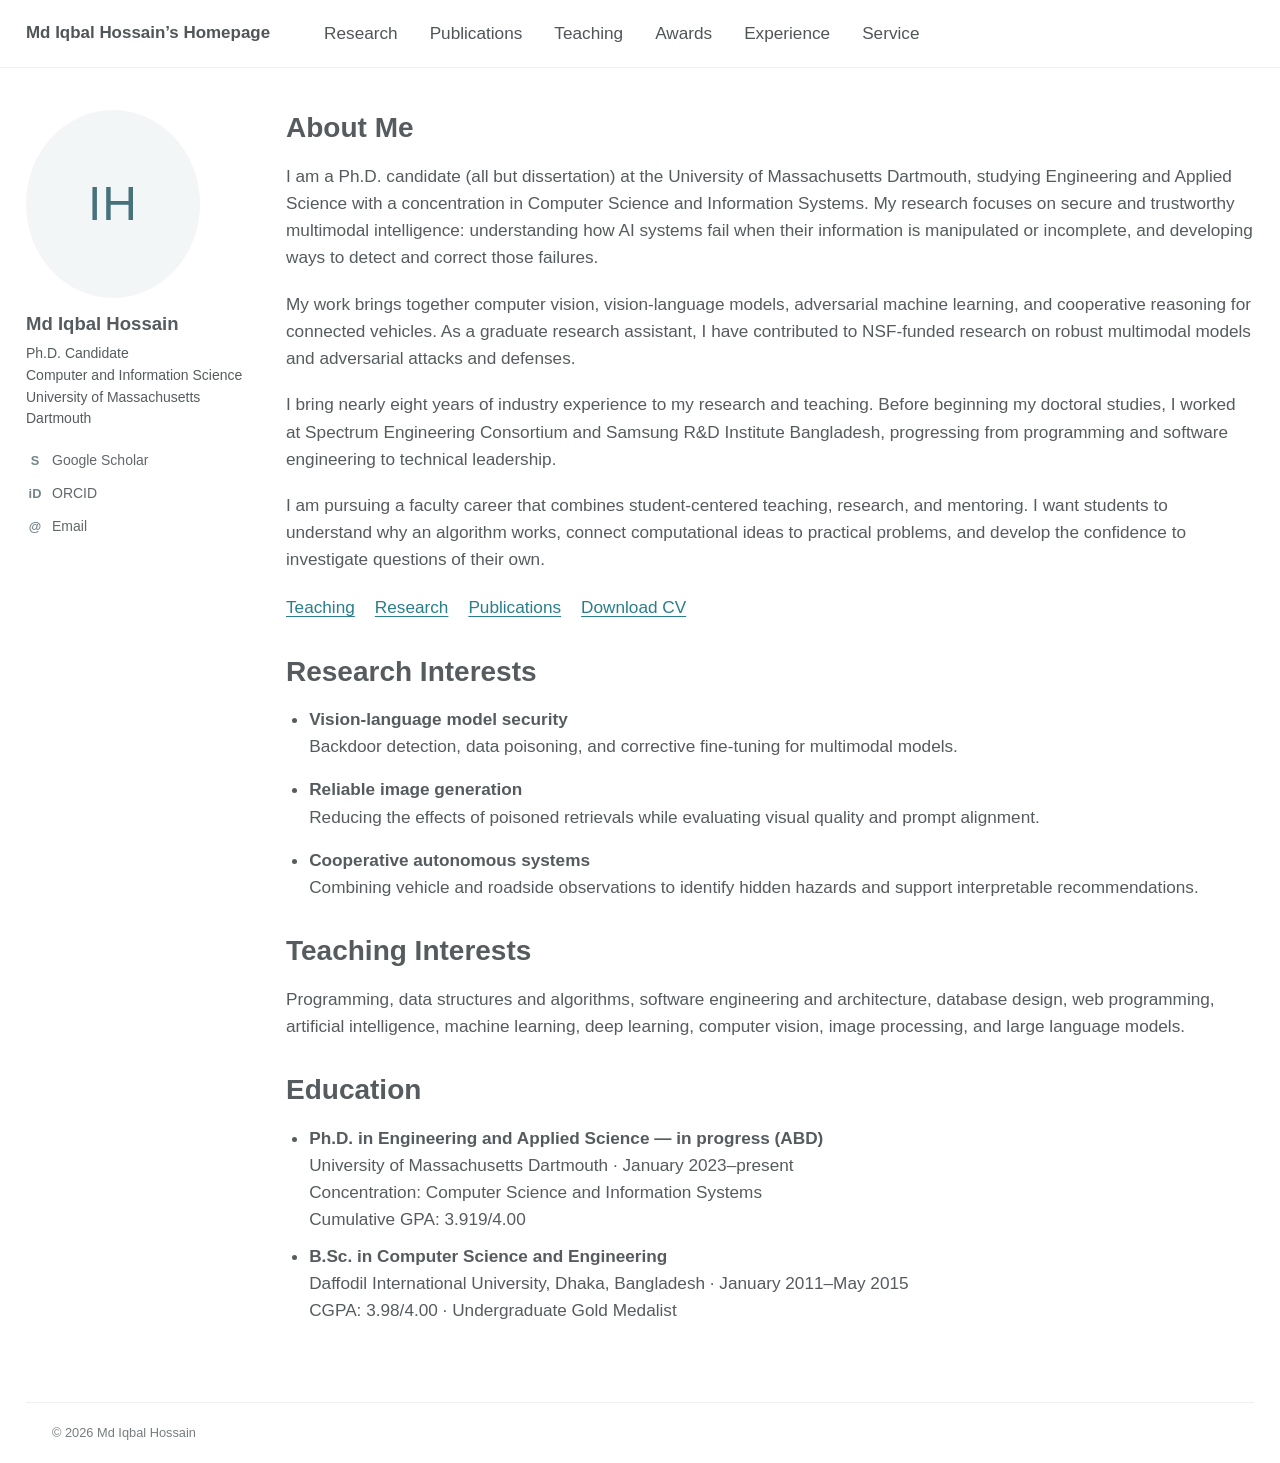
==== index.html @ ef41913e "Update index.html" ====
<!doctype html>
<html lang="en"><head><meta charset="utf-8"><meta name="viewport" content="width=device-width, initial-scale=1"><title>Home — Md Iqbal Hossain</title><meta name="description" content="Home of Md Iqbal Hossain, Ph.D. candidate at UMass Dartmouth working on secure and trustworthy multimodal AI."><link rel="icon" type="image/svg+xml" href="data:image/svg+xml,%3Csvg xmlns='http://www.w3.org/2000/svg' viewBox='0 0 32 32'%3E%3Crect width='32' height='32' rx='5' fill='%23287e8b'/%3E%3Ctext x='16' y='22' text-anchor='middle' font-family='Arial' font-weight='bold' font-size='18' fill='white'%3EIH%3C/text%3E%3C/svg%3E"><link rel="stylesheet" href="styles.css"><script src="site-settings.js" defer></script><script src="site.js" defer></script></head><body>
<a class="skip-link" href="#main">Skip to content</a><header class="masthead"><nav class="nav-inner" aria-label="Main navigation"><a class="brand" href="index.html" aria-current="page">Md Iqbal Hossain’s Homepage</a><button class="menu-toggle" type="button" aria-controls="main-nav" aria-expanded="false">Menu</button><ul class="nav-links" id="main-nav"><li><a href="research.html">Research</a></li><li><a href="publication.html">Publications</a></li><li><a href="teaching.html">Teaching</a></li><li><a href="awards.html">Awards</a></li><li><a href="experience.html">Experience</a></li><li><a href="service.html">Service</a></li></ul></nav></header>
<div class="layout"><aside class="profile" aria-label="Profile"><div class="avatar" aria-label="Iqbal Hossain monogram">IH</div><div><h2 data-profile="name">Md Iqbal Hossain</h2><p><span data-profile="role">Ph.D. Candidate</span><br><span data-profile="department">Computer and Information Science</span><br><span data-profile="university">University of Massachusetts Dartmouth</span></p></div><ul class="profile-links"><li><a href="https://scholar.google.com/citations?user=rJufJaYAAAAJ&amp;hl=en">Google Scholar</a></li><li><a href="mailto:mhossain10@umassd.edu">Email</a></li><li><a href="assets/CV_MDIQBALHOSSAIN.pdf">Curriculum Vitae</a></li></ul></aside><main class="content" id="main"><h1>About Me</h1>
<p>I am a Ph.D. candidate (all but dissertation) at the University of Massachusetts Dartmouth, studying Engineering and Applied Science with a concentration in Computer Science and Information Systems. My research focuses on secure and trustworthy multimodal intelligence: understanding how AI systems fail when their information is manipulated or incomplete, and developing ways to detect and correct those failures.</p>
<p>My work brings together computer vision, vision-language models, adversarial machine learning, and cooperative reasoning for connected vehicles. As a graduate research assistant, I have contributed to NSF-funded research on robust multimodal models and adversarial attacks and defenses.</p>
<p>I bring nearly eight years of industry experience to my research and teaching. Before beginning my doctoral studies, I worked at Spectrum Engineering Consortium and Samsung R&amp;D Institute Bangladesh, progressing from programming and software engineering to technical leadership.</p>
<p>I am pursuing a faculty career that combines student-centered teaching, research, and mentoring. I want students to understand why an algorithm works, connect computational ideas to practical problems, and develop the confidence to investigate questions of their own.</p>
<p class="intro-links"><a href="teaching.html">Teaching</a><a href="research.html">Research</a><a href="publication.html">Publications</a><a class="cv-link" href="assets/CV_MDIQBALHOSSAIN.pdf">Download CV</a></p>
<h2>Research Interests</h2>
<ul class="plain-list research-list"><li><strong>Vision-language model security</strong>Backdoor detection, data poisoning, and corrective fine-tuning for multimodal models.</li><li><strong>Reliable image generation</strong>Reducing the effects of poisoned retrievals while evaluating visual quality and prompt alignment.</li><li><strong>Cooperative autonomous systems</strong>Combining vehicle and roadside observations to identify hidden hazards and support interpretable recommendations.</li></ul>
<h2>Teaching Interests</h2><p>Programming, data structures and algorithms, software engineering and architecture, database design, web programming, artificial intelligence, machine learning, deep learning, computer vision, image processing, and large language models.</p>
<h2>Education</h2><ul class="plain-list"><li><strong>Ph.D. in Engineering and Applied Science — in progress (ABD)</strong><br>University of Massachusetts Dartmouth · January 2023–present<br>Concentration: Computer Science and Information Systems<br>Cumulative GPA: 3.919/4.00</li><li><strong>B.Sc. in Computer Science and Engineering</strong><br>Daffodil International University, Dhaka, Bangladesh · January 2011–May 2015<br>CGPA: 3.98/4.00 · Undergraduate Gold Medalist</li></ul></main></div><footer class="footer">© 2026 <span data-profile="name">Md Iqbal Hossain</span></footer></body></html>
---- styles.css ----
*{box-sizing:border-box}html{font-size:16px;scroll-behavior:smooth}body{margin:0;background:#fff;color:#555b5e;font-family:Arial,Helvetica,sans-serif;font-size:1.075rem;line-height:1.58}a{color:#287e8b;text-decoration:underline;text-underline-offset:3px}a:hover{color:#164e58}a:focus-visible,button:focus-visible{outline:3px solid #287e8b;outline-offset:5px}strong{font-weight:700}p{margin:0 0 1.2rem}h1,h2,h3{line-height:1.25;color:#555b5e}h1,h2{font-size:1.75rem;margin:0 0 1.1rem;font-weight:700}h2{margin-top:2rem}h3{font-size:1.15rem;margin:1.5rem 0 .6rem}.masthead{border-bottom:1px solid #f0f1f2;background:#fff}.nav-inner{max-width:1280px;padding:0 26px;margin:auto;min-height:65px;display:flex;align-items:center;gap:54px}.brand{font-size:1.06rem;font-weight:700;white-space:nowrap}.nav-inner a{color:#505558;text-decoration:none}.nav-links{display:flex;align-items:center;gap:32px;padding:0;margin:0;list-style:none;font-size:1.075rem}.nav-links a{display:block;padding:20px 0 17px;border-bottom:3px solid transparent}.nav-links a:hover,.nav-links a[aria-current=page]{color:#287e8b;border-bottom-color:#287e8b}.menu-toggle{display:none;border:1px solid #ccc;background:#fff;border-radius:3px;padding:6px 12px;color:#505558;font:inherit;cursor:pointer}.layout{max-width:1280px;margin:0 auto;padding:42px 26px 60px;display:grid;grid-template-columns:220px minmax(0,1fr);gap:40px;min-height:calc(100vh - 135px)}.profile{font-size:.875rem;line-height:1.55;align-self:start}.avatar{width:174px;height:188px;border:5px solid #f4f5f6;border-radius:50%;display:flex;align-items:center;justify-content:center;overflow:hidden;background:#f3f6f7;color:#47727a;font-size:3rem;font-weight:500;letter-spacing:1px;margin-bottom:14px}.avatar img{width:100%;height:100%;object-fit:cover}.profile h2{font-size:1.16rem;margin:0 0 8px}.profile p{margin:0 0 20px}.profile-links{padding:0;list-style:none;margin:20px 0 0}.profile-links li{margin:0 0 11px}.profile-links a{color:#61676a;text-decoration:none;display:inline-flex;gap:8px;align-items:center}.profile-links a:hover{color:#287e8b;text-decoration:underline}.link-symbol{display:inline-block;color:#71858a;width:18px;text-align:center;font-size:.8rem;font-weight:700}.content{min-width:0;padding-top:0}.content>:first-child{margin-top:0}.publications{margin:0 0 1.4rem;padding-left:2.25rem}.publications li{padding-left:3px;margin:0 0 18px}.publication-title{font-weight:400}.paper-links{white-space:nowrap}.venue{font-style:normal}.plain-list{padding-left:1.45rem}.plain-list li{margin-bottom:.6rem}.subtle{color:#72787a;font-size:.925rem}.course-table{width:100%;border-collapse:collapse;font-size:1rem;margin:1rem 0 1.6rem}.course-table th{text-align:left;font-weight:700;border-bottom:2px solid #dde3e5;padding:10px 12px 10px 0}.course-table td{border-bottom:1px solid #e8ebed;padding:12px 12px 12px 0;vertical-align:top}.course-table td:first-child{width:53%}.position{margin-bottom:1.7rem}.position h3{margin-bottom:.35rem}.position p{margin-bottom:.5rem}.footer{border-top:1px solid #f0f1f2;padding:20px 26px;color:#767d80;font-size:.8rem;max-width:1228px;margin:auto}.skip-link{position:absolute;left:-10000px;top:10px;background:white;padding:10px;z-index:10}.skip-link:focus{left:12px}.intro-links{margin:1.3rem 0 1.8rem}.intro-links a{margin-right:20px}.research-list li{margin-bottom:1rem}.research-list strong{display:block}.cv-link[hidden]{display:none}.note{border-left:3px solid #dae6e8;padding-left:16px}.sr-only{position:absolute;width:1px;height:1px;padding:0;overflow:hidden;clip:rect(0,0,0,0);white-space:nowrap;border:0}@media(min-width:1400px){.nav-inner,.layout{max-width:1320px}}@media(max-width:1050px){.nav-inner{gap:28px}.nav-links{gap:20px}.brand{white-space:normal}.layout{grid-template-columns:200px minmax(0,1fr);gap:30px}}@media(max-width:800px){.nav-inner{flex-wrap:wrap;justify-content:space-between;gap:0;padding:14px 22px}.brand{font-size:1rem}.js .menu-toggle{display:block}.nav-links{width:100%;flex-wrap:wrap;gap:0 24px;margin-top:8px}.js .nav-links:not(.is-open){display:none}.nav-links a{padding:10px 0 7px}.layout{display:block;padding:28px 22px 44px}.profile{display:grid;grid-template-columns:100px minmax(0,1fr);column-gap:20px;margin-bottom:34px;border-bottom:1px solid #e8ebed;padding-bottom:23px}.avatar{width:100px;height:108px;font-size:2rem;grid-row:1/3;margin-bottom:0}.profile h2{font-size:1.1rem;margin-top:4px}.profile p{margin-bottom:0}.profile-links{grid-column:1/-1;display:flex;flex-wrap:wrap;gap:8px 20px;margin:15px 0 0}.profile-links li{margin:0}.content h1,.content h2{font-size:1.5rem}.footer{margin:0 22px;padding:18px 0}.course-table{font-size:.9rem}.publications{padding-left:1.6rem}}@media(prefers-reduced-motion:reduce){html{scroll-behavior:auto}}@media print{.masthead,.menu-toggle,.skip-link,.footer{display:none}.layout{display:block;padding:0}.profile{margin-bottom:2rem}.avatar,.profile-links{display:none}a{color:inherit}.content{font-size:11pt}h2{break-after:avoid}li{break-inside:avoid}}
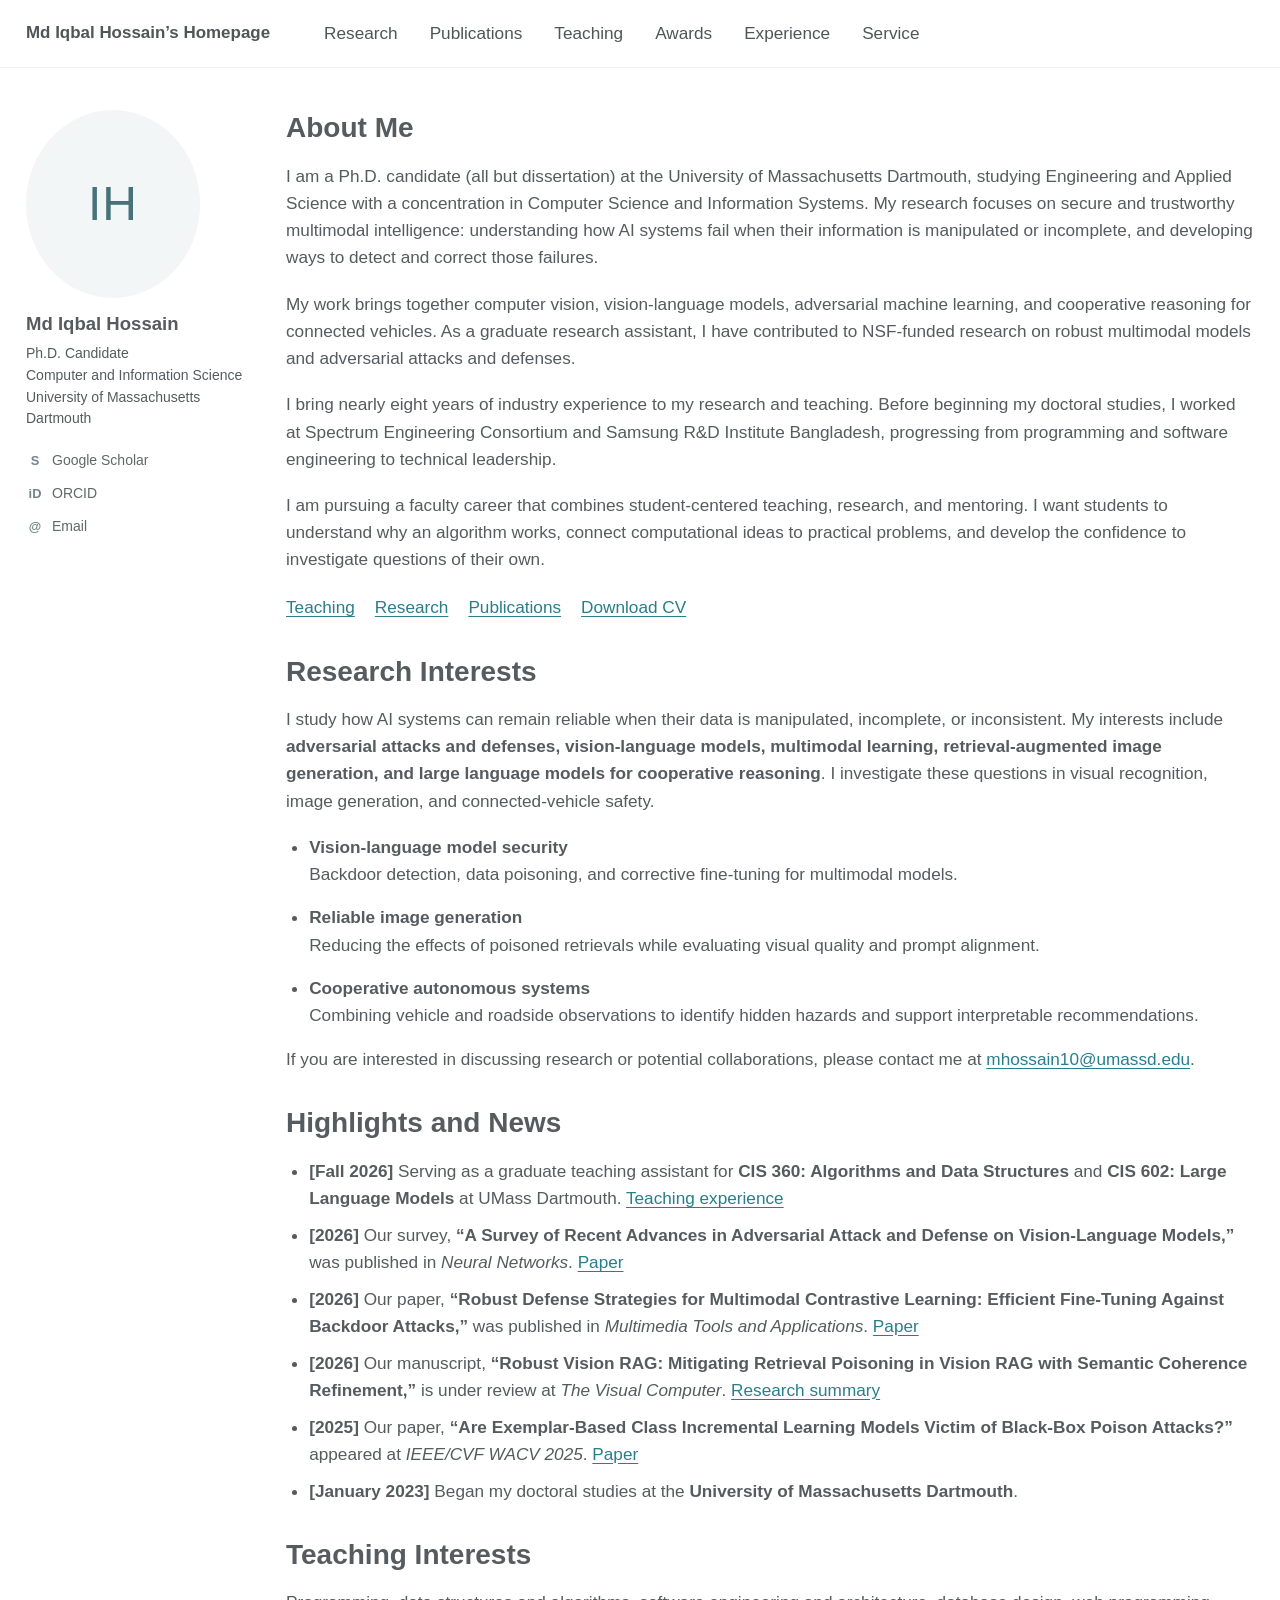
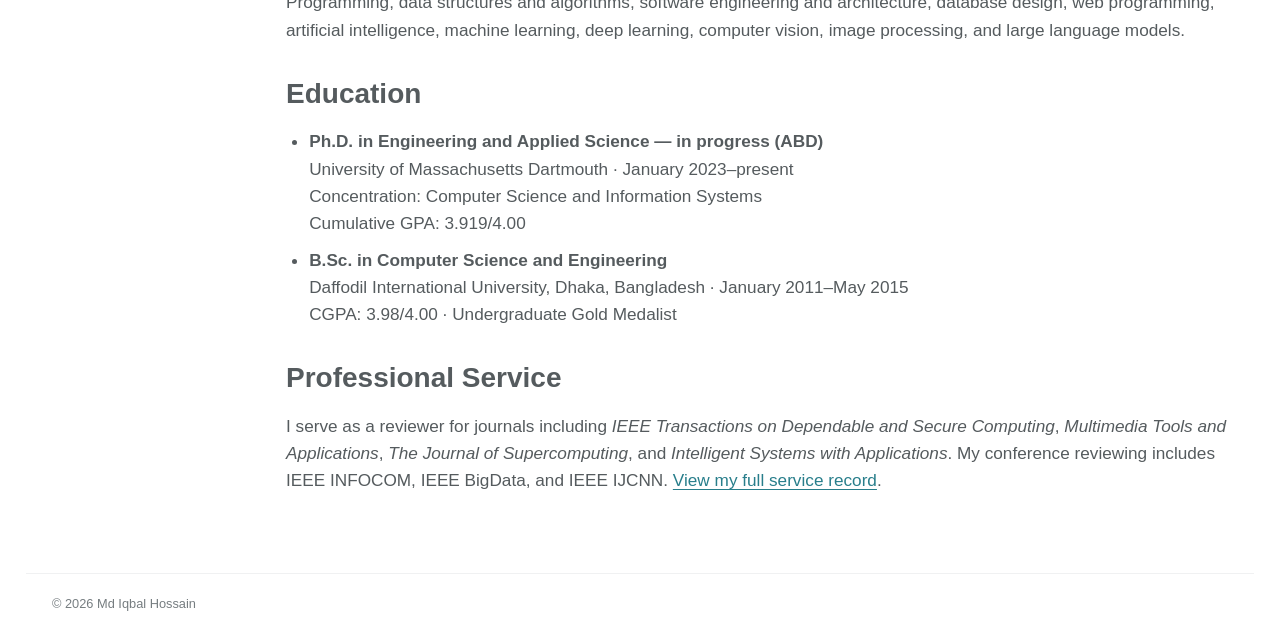
==== commit 9d9055e3: "Update index.html" ====
--- a/index.html
+++ b/index.html
@@ -8,6 +8,19 @@
 <p>I am pursuing a faculty career that combines student-centered teaching, research, and mentoring. I want students to understand why an algorithm works, connect computational ideas to practical problems, and develop the confidence to investigate questions of their own.</p>
 <p class="intro-links"><a href="teaching.html">Teaching</a><a href="research.html">Research</a><a href="publication.html">Publications</a><a class="cv-link" href="assets/CV_MDIQBALHOSSAIN.pdf">Download CV</a></p>
 <h2>Research Interests</h2>
+<p>I study how AI systems can remain reliable when their data is manipulated, incomplete, or inconsistent. My interests include <strong>adversarial attacks and defenses, vision-language models, multimodal learning, retrieval-augmented image generation, and large language models for cooperative reasoning</strong>. I investigate these questions in visual recognition, image generation, and connected-vehicle safety.</p>
 <ul class="plain-list research-list"><li><strong>Vision-language model security</strong>Backdoor detection, data poisoning, and corrective fine-tuning for multimodal models.</li><li><strong>Reliable image generation</strong>Reducing the effects of poisoned retrievals while evaluating visual quality and prompt alignment.</li><li><strong>Cooperative autonomous systems</strong>Combining vehicle and roadside observations to identify hidden hazards and support interpretable recommendations.</li></ul>
+<p>If you are interested in discussing research or potential collaborations, please contact me at <a href="mailto:mhossain10@umassd.edu">mhossain10@umassd.edu</a>.</p>
+<h2>Highlights and News</h2>
+<ul class="plain-list news-list">
+<li><strong>[Fall 2026]</strong> Serving as a graduate teaching assistant for <strong>CIS 360: Algorithms and Data Structures</strong> and <strong>CIS 602: Large Language Models</strong> at UMass Dartmouth. <a href="teaching.html">Teaching experience</a></li>
+<li><strong>[2026]</strong> Our survey, <strong>“A Survey of Recent Advances in Adversarial Attack and Defense on Vision-Language Models,”</strong> was published in <em>Neural Networks</em>. <a href="https://doi.org/10.1016/j.neunet.2026.108764">Paper</a></li>
+<li><strong>[2026]</strong> Our paper, <strong>“Robust Defense Strategies for Multimodal Contrastive Learning: Efficient Fine-Tuning Against Backdoor Attacks,”</strong> was published in <em>Multimedia Tools and Applications</em>. <a href="https://link.springer.com/article/10.1007/s11042-026-21339-x">Paper</a></li>
+<li><strong>[2026]</strong> Our manuscript, <strong>“Robust Vision RAG: Mitigating Retrieval Poisoning in Vision RAG with Semantic Coherence Refinement,”</strong> is under review at <em>The Visual Computer</em>. <a href="research.html">Research summary</a></li>
+<li><strong>[2025]</strong> Our paper, <strong>“Are Exemplar-Based Class Incremental Learning Models Victim of Black-Box Poison Attacks?”</strong> appeared at <em>IEEE/CVF WACV 2025</em>. <a href="https://openaccess.thecvf.com/content/WACV2025/papers/Perla_Are_Exemplar-Based_Class_Incremental_Learning_Models_Victim_of_Black-Box_Poison_WACV_2025_paper.pdf">Paper</a></li>
+<li><strong>[January 2023]</strong> Began my doctoral studies at the <strong>University of Massachusetts Dartmouth</strong>.</li>
+</ul>
 <h2>Teaching Interests</h2><p>Programming, data structures and algorithms, software engineering and architecture, database design, web programming, artificial intelligence, machine learning, deep learning, computer vision, image processing, and large language models.</p>
-<h2>Education</h2><ul class="plain-list"><li><strong>Ph.D. in Engineering and Applied Science — in progress (ABD)</strong><br>University of Massachusetts Dartmouth · January 2023–present<br>Concentration: Computer Science and Information Systems<br>Cumulative GPA: 3.919/4.00</li><li><strong>B.Sc. in Computer Science and Engineering</strong><br>Daffodil International University, Dhaka, Bangladesh · January 2011–May 2015<br>CGPA: 3.98/4.00 · Undergraduate Gold Medalist</li></ul></main></div><footer class="footer">© 2026 <span data-profile="name">Md Iqbal Hossain</span></footer></body></html>
+<h2>Education</h2><ul class="plain-list"><li><strong>Ph.D. in Engineering and Applied Science — in progress (ABD)</strong><br>University of Massachusetts Dartmouth · January 2023–present<br>Concentration: Computer Science and Information Systems<br>Cumulative GPA: 3.919/4.00</li><li><strong>B.Sc. in Computer Science and Engineering</strong><br>Daffodil International University, Dhaka, Bangladesh · January 2011–May 2015<br>CGPA: 3.98/4.00 · Undergraduate Gold Medalist</li></ul><h2>Professional Service</h2>
+<p>I serve as a reviewer for journals including <em>IEEE Transactions on Dependable and Secure Computing</em>, <em>Multimedia Tools and Applications</em>, <em>The Journal of Supercomputing</em>, and <em>Intelligent Systems with Applications</em>. My conference reviewing includes IEEE INFOCOM, IEEE BigData, and IEEE IJCNN. <a href="service.html">View my full service record</a>.</p>
+</main></div><footer class="footer">© 2026 <span data-profile="name">Md Iqbal Hossain</span></footer></body></html>
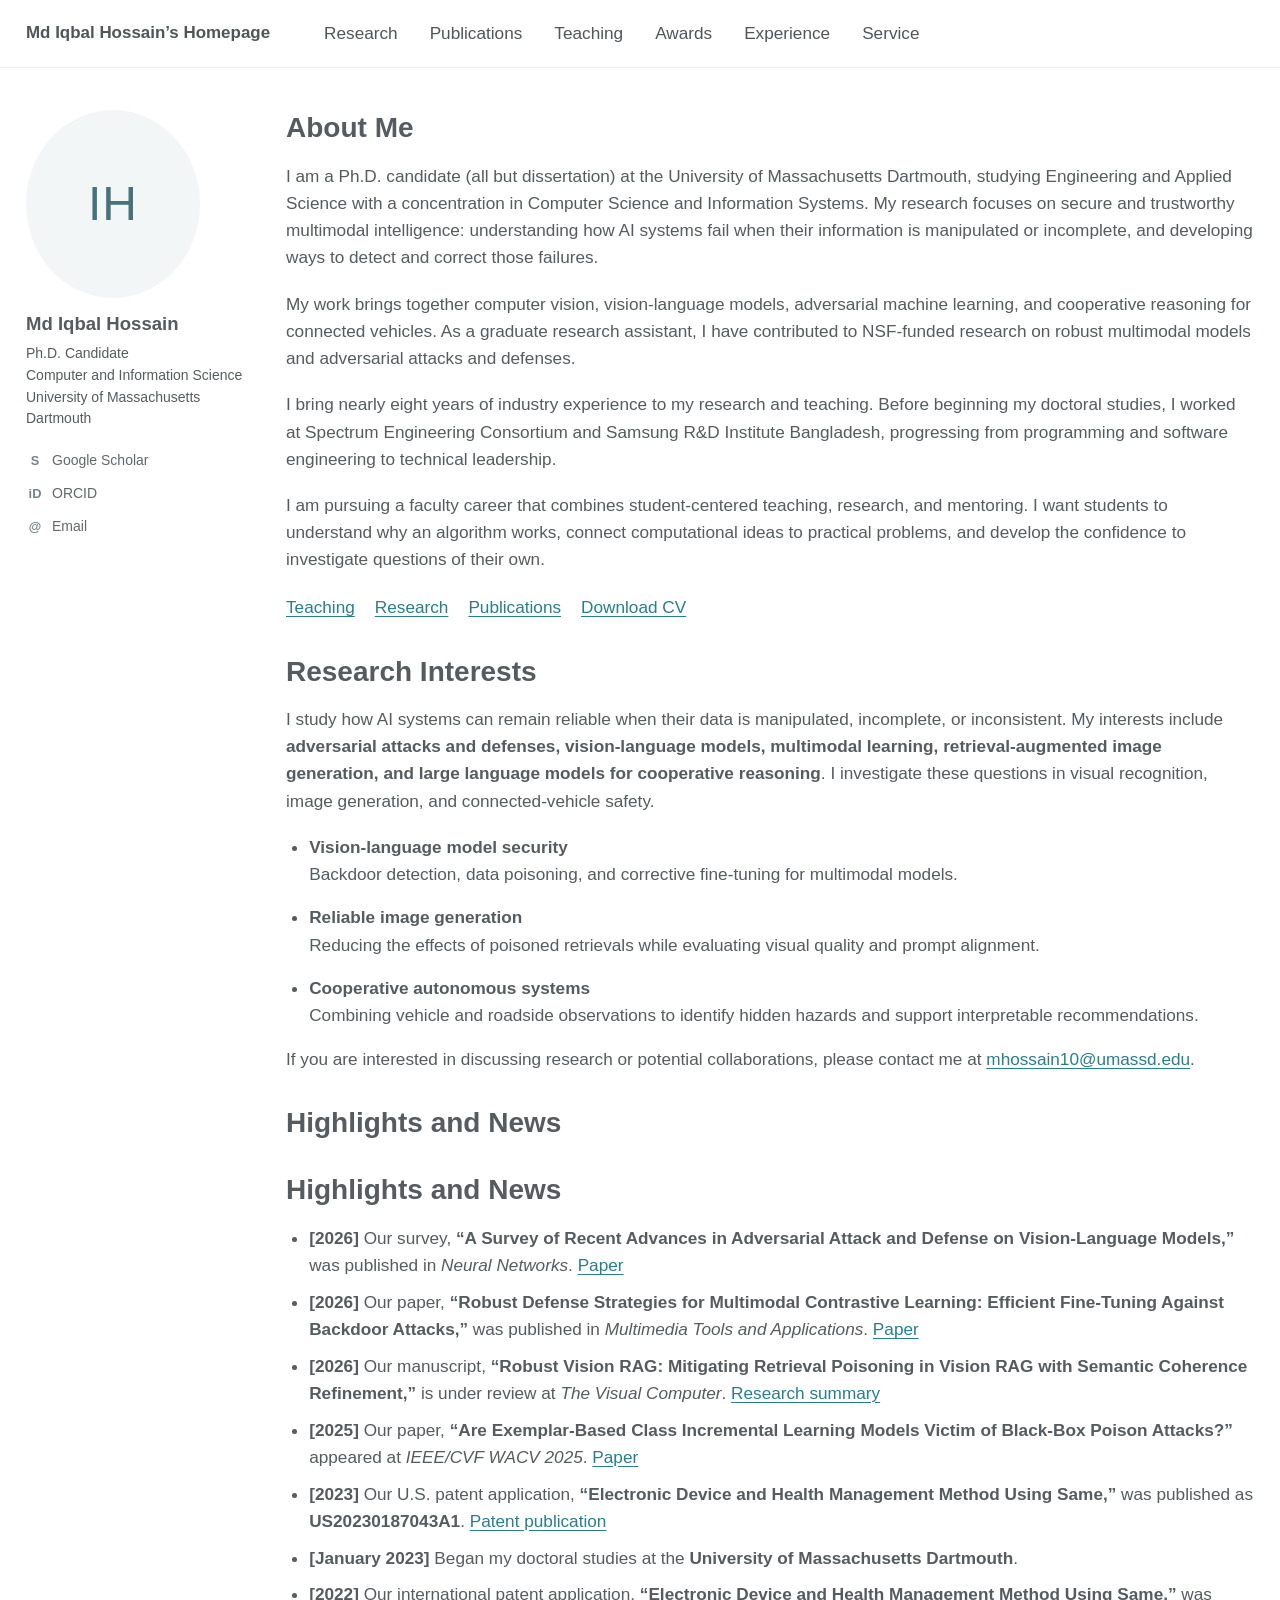
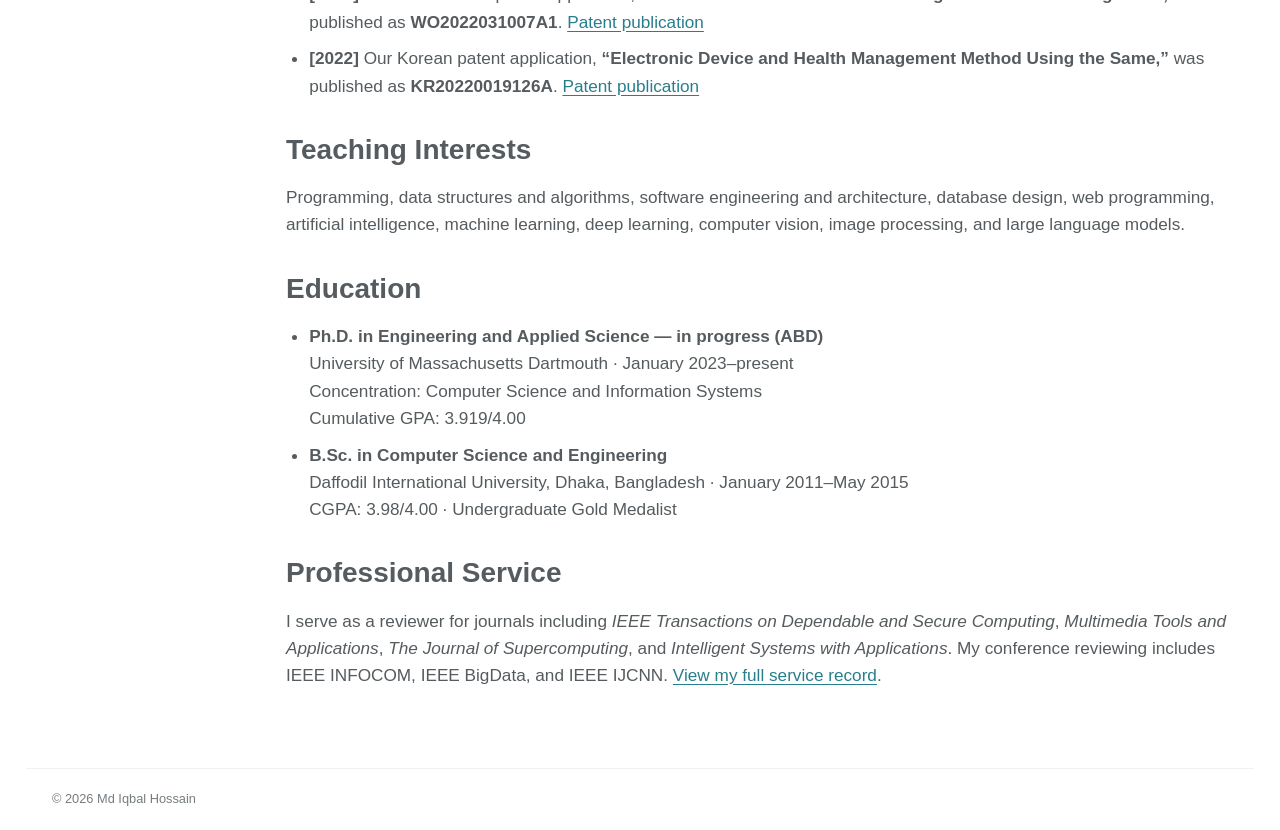
==== commit 0174ea16: "Update index.html" ====
--- a/index.html
+++ b/index.html
@@ -12,13 +12,61 @@
 <ul class="plain-list research-list"><li><strong>Vision-language model security</strong>Backdoor detection, data poisoning, and corrective fine-tuning for multimodal models.</li><li><strong>Reliable image generation</strong>Reducing the effects of poisoned retrievals while evaluating visual quality and prompt alignment.</li><li><strong>Cooperative autonomous systems</strong>Combining vehicle and roadside observations to identify hidden hazards and support interpretable recommendations.</li></ul>
 <p>If you are interested in discussing research or potential collaborations, please contact me at <a href="mailto:mhossain10@umassd.edu">mhossain10@umassd.edu</a>.</p>
 <h2>Highlights and News</h2>
+<h2>Highlights and News</h2>
 <ul class="plain-list news-list">
-<li><strong>[Fall 2026]</strong> Serving as a graduate teaching assistant for <strong>CIS 360: Algorithms and Data Structures</strong> and <strong>CIS 602: Large Language Models</strong> at UMass Dartmouth. <a href="teaching.html">Teaching experience</a></li>
-<li><strong>[2026]</strong> Our survey, <strong>“A Survey of Recent Advances in Adversarial Attack and Defense on Vision-Language Models,”</strong> was published in <em>Neural Networks</em>. <a href="https://doi.org/10.1016/j.neunet.2026.108764">Paper</a></li>
-<li><strong>[2026]</strong> Our paper, <strong>“Robust Defense Strategies for Multimodal Contrastive Learning: Efficient Fine-Tuning Against Backdoor Attacks,”</strong> was published in <em>Multimedia Tools and Applications</em>. <a href="https://link.springer.com/article/10.1007/s11042-026-21339-x">Paper</a></li>
-<li><strong>[2026]</strong> Our manuscript, <strong>“Robust Vision RAG: Mitigating Retrieval Poisoning in Vision RAG with Semantic Coherence Refinement,”</strong> is under review at <em>The Visual Computer</em>. <a href="research.html">Research summary</a></li>
-<li><strong>[2025]</strong> Our paper, <strong>“Are Exemplar-Based Class Incremental Learning Models Victim of Black-Box Poison Attacks?”</strong> appeared at <em>IEEE/CVF WACV 2025</em>. <a href="https://openaccess.thecvf.com/content/WACV2025/papers/Perla_Are_Exemplar-Based_Class_Incremental_Learning_Models_Victim_of_Black-Box_Poison_WACV_2025_paper.pdf">Paper</a></li>
-<li><strong>[January 2023]</strong> Began my doctoral studies at the <strong>University of Massachusetts Dartmouth</strong>.</li>
+  <li>
+    <strong>[2026]</strong> Our survey,
+    <strong>“A Survey of Recent Advances in Adversarial Attack and Defense on Vision-Language Models,”</strong>
+    was published in <em>Neural Networks</em>.
+    <a href="https://doi.org/10.1016/j.neunet.2026.108764">Paper</a>
+  </li>
+
+  <li>
+    <strong>[2026]</strong> Our paper,
+    <strong>“Robust Defense Strategies for Multimodal Contrastive Learning: Efficient Fine-Tuning Against Backdoor Attacks,”</strong>
+    was published in <em>Multimedia Tools and Applications</em>.
+    <a href="https://link.springer.com/article/10.1007/s11042-026-21339-x">Paper</a>
+  </li>
+
+  <li>
+    <strong>[2026]</strong> Our manuscript,
+    <strong>“Robust Vision RAG: Mitigating Retrieval Poisoning in Vision RAG with Semantic Coherence Refinement,”</strong>
+    is under review at <em>The Visual Computer</em>.
+    <a href="research.html">Research summary</a>
+  </li>
+
+  <li>
+    <strong>[2025]</strong> Our paper,
+    <strong>“Are Exemplar-Based Class Incremental Learning Models Victim of Black-Box Poison Attacks?”</strong>
+    appeared at <em>IEEE/CVF WACV 2025</em>.
+    <a href="https://openaccess.thecvf.com/content/WACV2025/papers/Perla_Are_Exemplar-Based_Class_Incremental_Learning_Models_Victim_of_Black-Box_Poison_WACV_2025_paper.pdf">Paper</a>
+  </li>
+
+  <li>
+    <strong>[2023]</strong> Our U.S. patent application,
+    <strong>“Electronic Device and Health Management Method Using Same,”</strong>
+    was published as <strong>US20230187043A1</strong>.
+    <a href="https://patents.google.com/patent/US20230187043A1/en">Patent publication</a>
+  </li>
+
+  <li>
+    <strong>[January 2023]</strong> Began my doctoral studies at the
+    <strong>University of Massachusetts Dartmouth</strong>.
+  </li>
+
+  <li>
+    <strong>[2022]</strong> Our international patent application,
+    <strong>“Electronic Device and Health Management Method Using Same,”</strong>
+    was published as <strong>WO2022031007A1</strong>.
+    <a href="https://patents.google.com/patent/WO2022031007A1/en">Patent publication</a>
+  </li>
+
+  <li>
+    <strong>[2022]</strong> Our Korean patent application,
+    <strong>“Electronic Device and Health Management Method Using the Same,”</strong>
+    was published as <strong>KR20220019126A</strong>.
+    <a href="https://patents.google.com/patent/KR20220019126A/en">Patent publication</a>
+  </li>
 </ul>
 <h2>Teaching Interests</h2><p>Programming, data structures and algorithms, software engineering and architecture, database design, web programming, artificial intelligence, machine learning, deep learning, computer vision, image processing, and large language models.</p>
 <h2>Education</h2><ul class="plain-list"><li><strong>Ph.D. in Engineering and Applied Science — in progress (ABD)</strong><br>University of Massachusetts Dartmouth · January 2023–present<br>Concentration: Computer Science and Information Systems<br>Cumulative GPA: 3.919/4.00</li><li><strong>B.Sc. in Computer Science and Engineering</strong><br>Daffodil International University, Dhaka, Bangladesh · January 2011–May 2015<br>CGPA: 3.98/4.00 · Undergraduate Gold Medalist</li></ul><h2>Professional Service</h2>
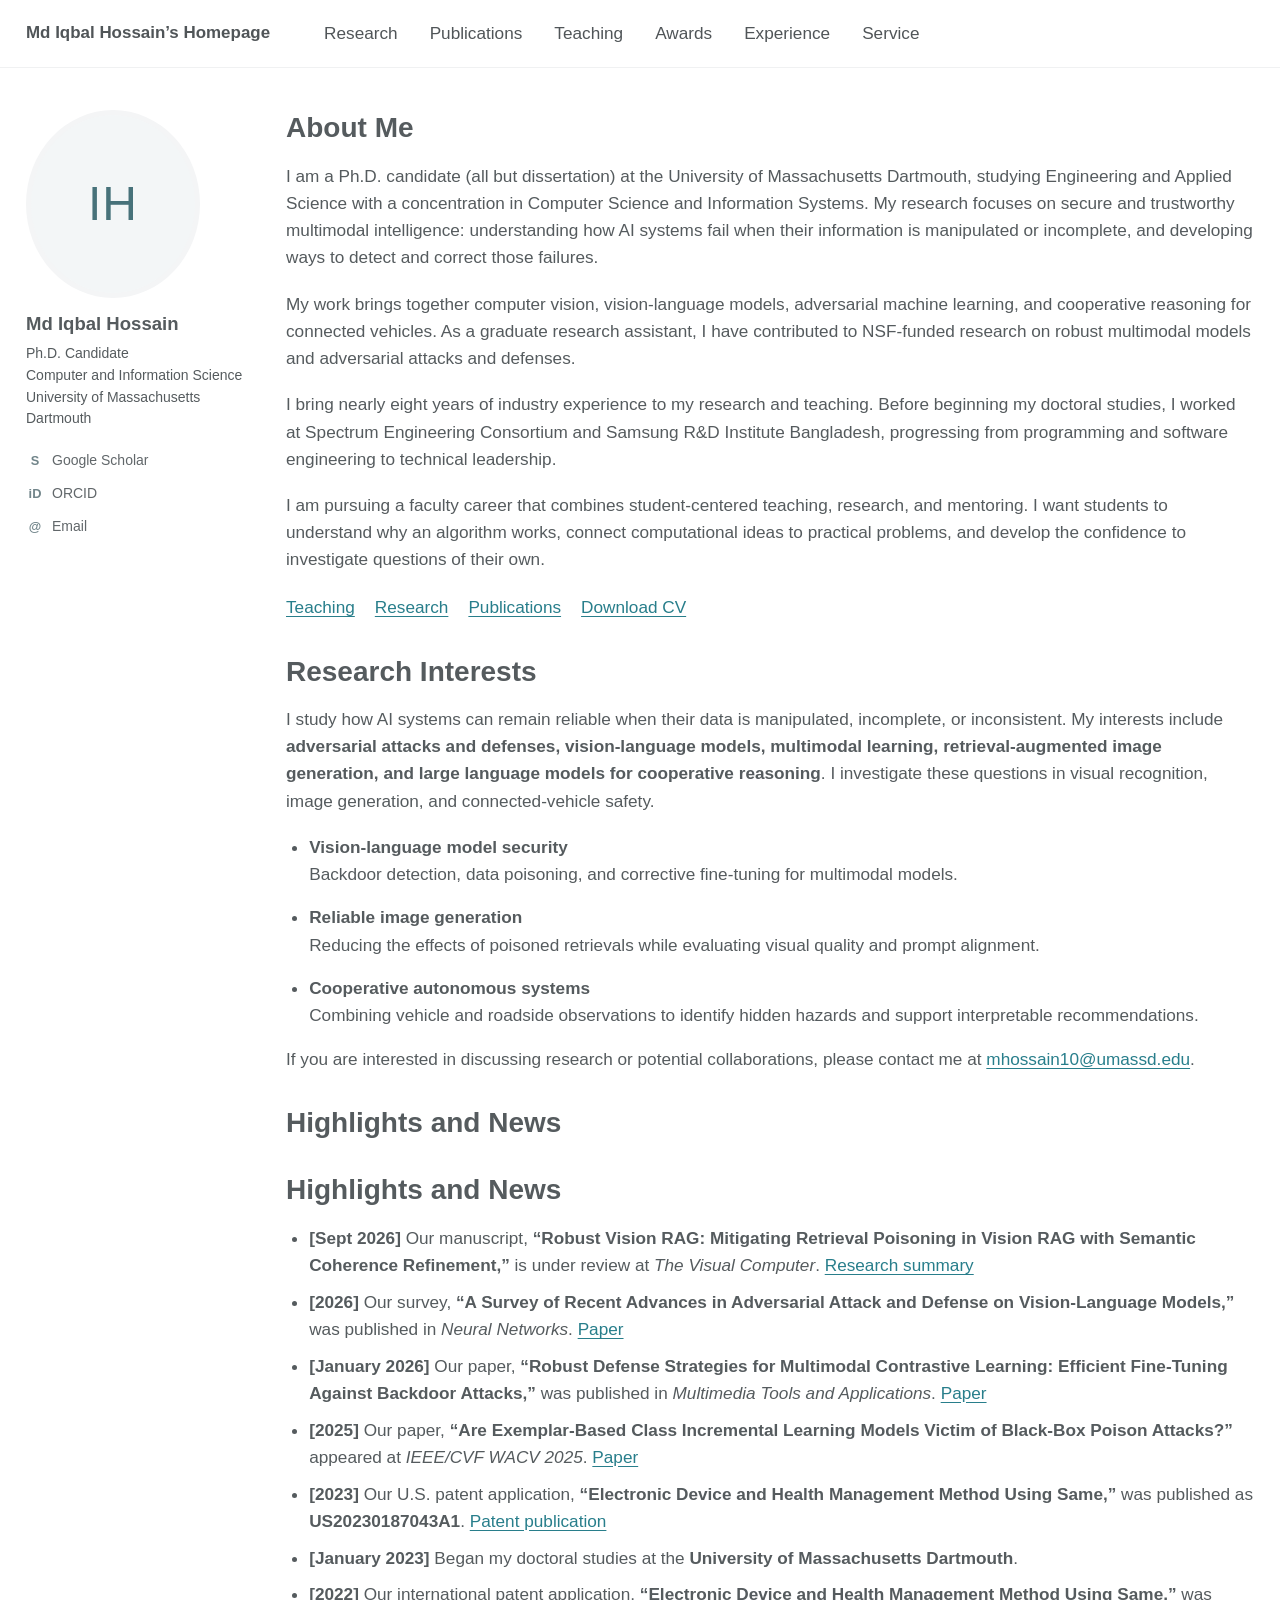
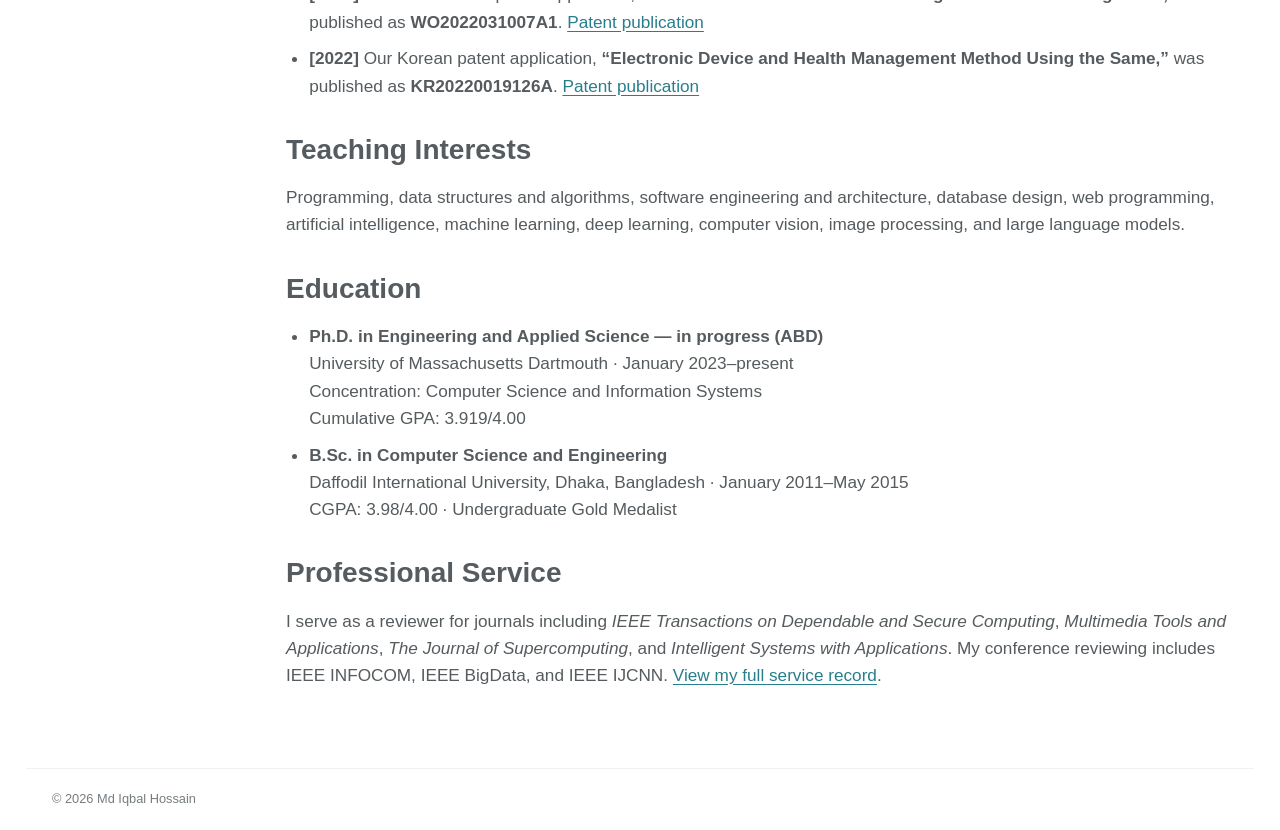
==== commit 76cc4586: "Update index.html" ====
--- a/index.html
+++ b/index.html
@@ -14,6 +14,13 @@
 <h2>Highlights and News</h2>
 <h2>Highlights and News</h2>
 <ul class="plain-list news-list">
+
+   <li>
+    <strong>[Sept 2026]</strong> Our manuscript,
+    <strong>“Robust Vision RAG: Mitigating Retrieval Poisoning in Vision RAG with Semantic Coherence Refinement,”</strong>
+    is under review at <em>The Visual Computer</em>.
+    <a href="research.html">Research summary</a>
+  </li>
   <li>
     <strong>[2026]</strong> Our survey,
     <strong>“A Survey of Recent Advances in Adversarial Attack and Defense on Vision-Language Models,”</strong>
@@ -22,18 +29,13 @@
   </li>
 
   <li>
-    <strong>[2026]</strong> Our paper,
+    <strong>[January 2026]</strong> Our paper,
     <strong>“Robust Defense Strategies for Multimodal Contrastive Learning: Efficient Fine-Tuning Against Backdoor Attacks,”</strong>
     was published in <em>Multimedia Tools and Applications</em>.
     <a href="https://link.springer.com/article/10.1007/s11042-026-21339-x">Paper</a>
   </li>
 
-  <li>
-    <strong>[2026]</strong> Our manuscript,
-    <strong>“Robust Vision RAG: Mitigating Retrieval Poisoning in Vision RAG with Semantic Coherence Refinement,”</strong>
-    is under review at <em>The Visual Computer</em>.
-    <a href="research.html">Research summary</a>
-  </li>
+ 
 
   <li>
     <strong>[2025]</strong> Our paper,
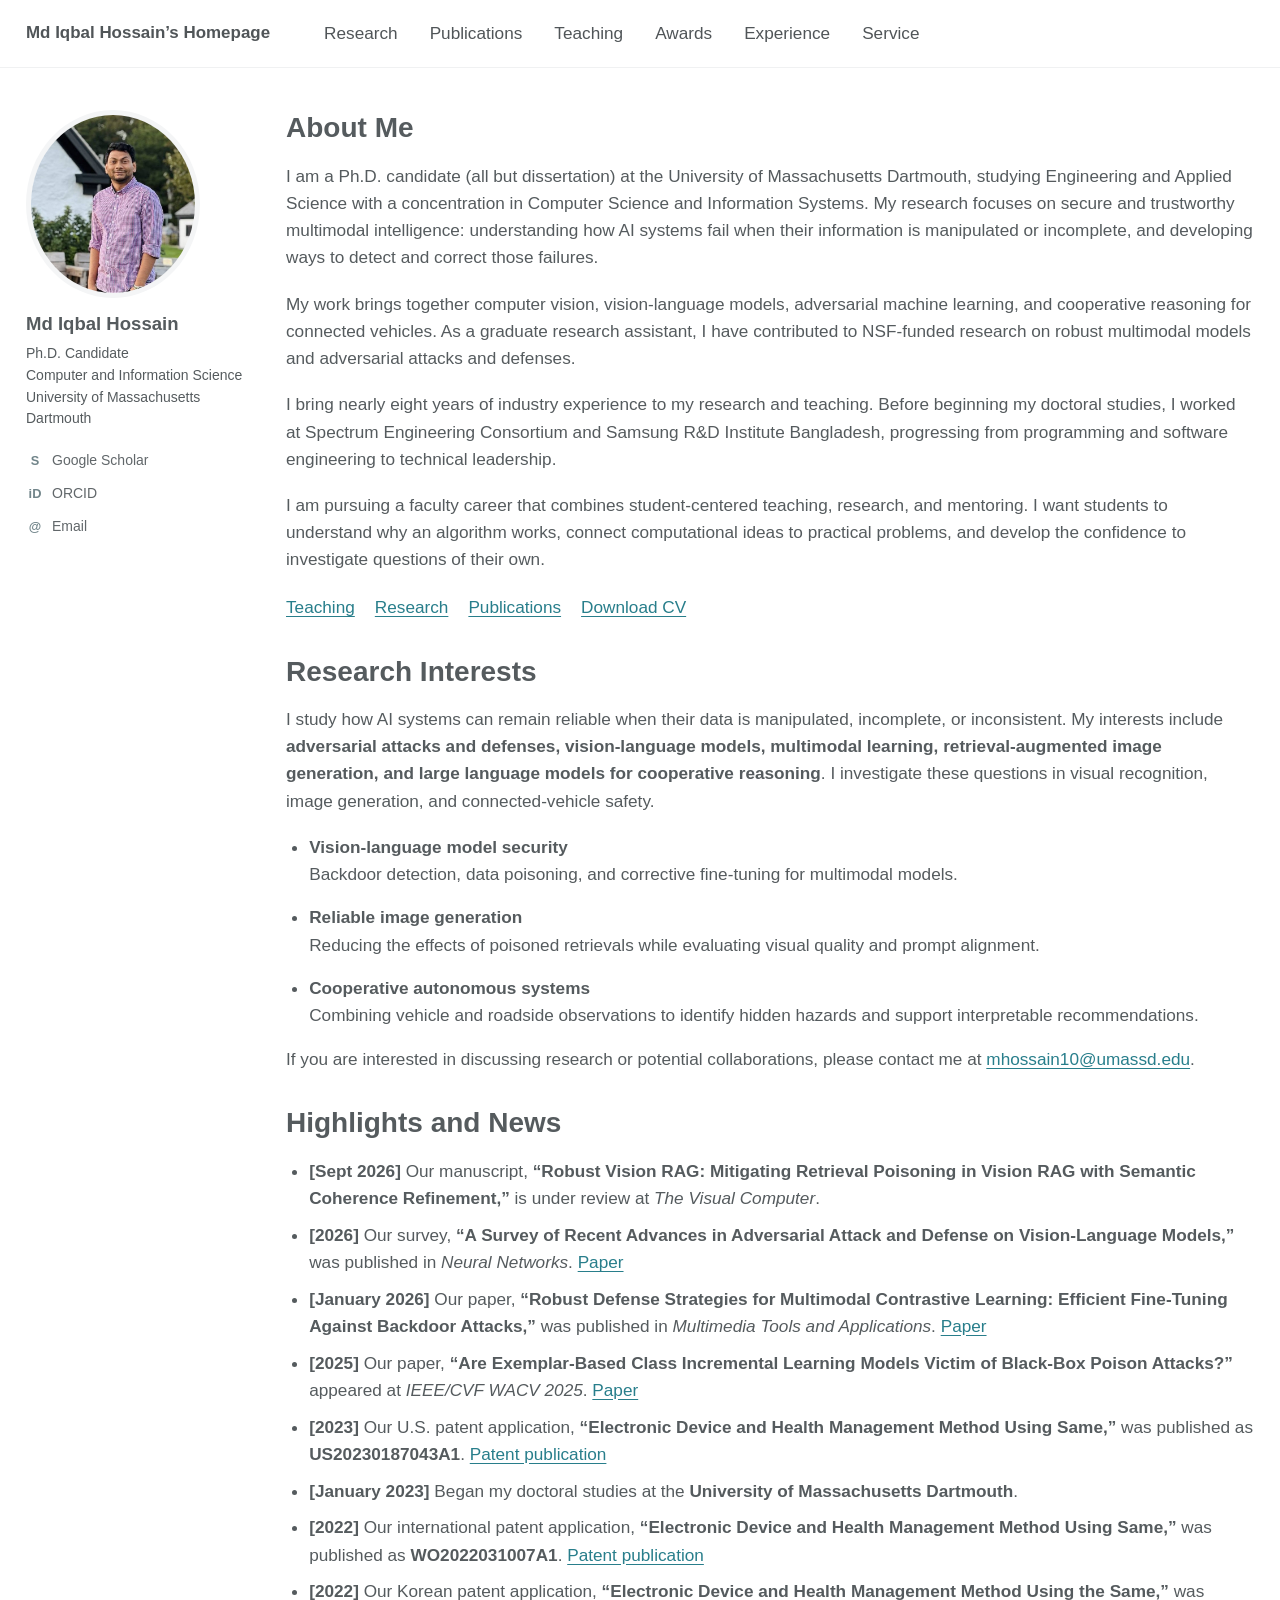
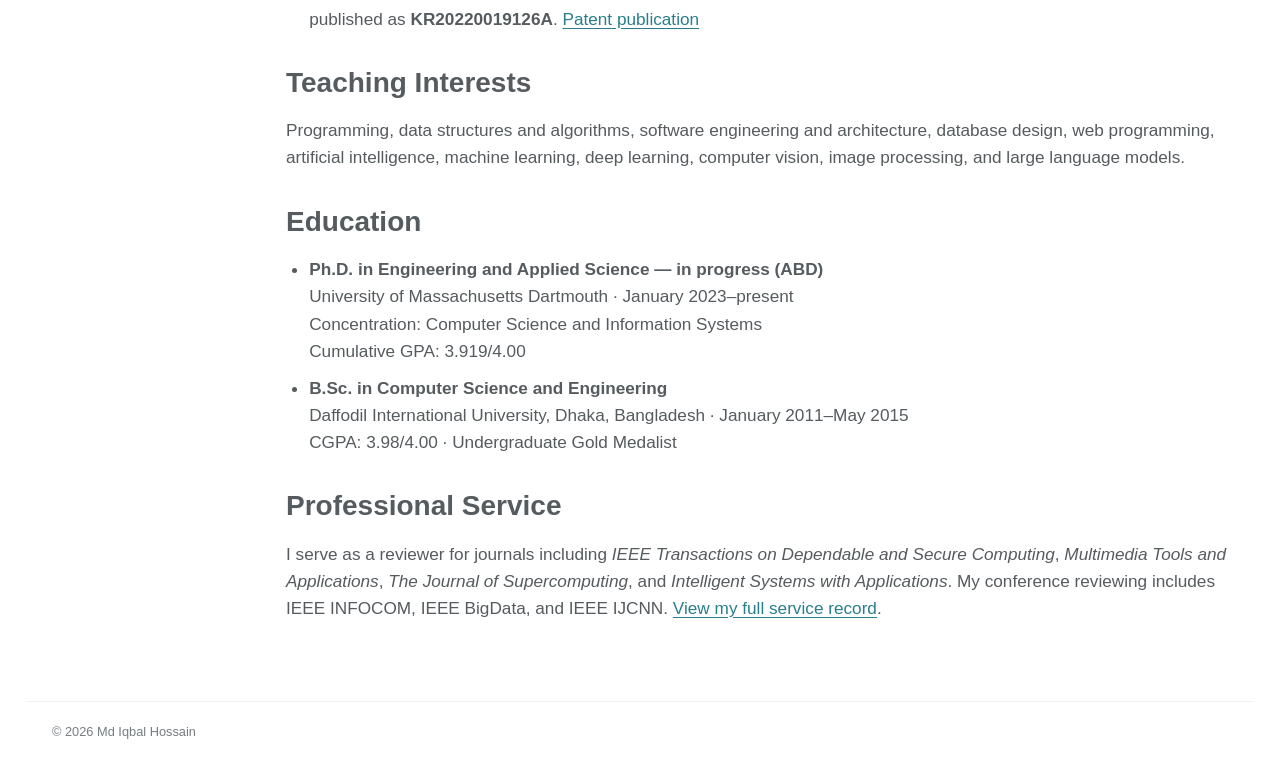
==== commit 9e5e4061: "Update index.html" ====
--- a/index.html
+++ b/index.html
@@ -12,14 +12,12 @@
 <ul class="plain-list research-list"><li><strong>Vision-language model security</strong>Backdoor detection, data poisoning, and corrective fine-tuning for multimodal models.</li><li><strong>Reliable image generation</strong>Reducing the effects of poisoned retrievals while evaluating visual quality and prompt alignment.</li><li><strong>Cooperative autonomous systems</strong>Combining vehicle and roadside observations to identify hidden hazards and support interpretable recommendations.</li></ul>
 <p>If you are interested in discussing research or potential collaborations, please contact me at <a href="mailto:mhossain10@umassd.edu">mhossain10@umassd.edu</a>.</p>
 <h2>Highlights and News</h2>
-<h2>Highlights and News</h2>
 <ul class="plain-list news-list">
 
    <li>
     <strong>[Sept 2026]</strong> Our manuscript,
     <strong>“Robust Vision RAG: Mitigating Retrieval Poisoning in Vision RAG with Semantic Coherence Refinement,”</strong>
     is under review at <em>The Visual Computer</em>.
-    <a href="research.html">Research summary</a>
   </li>
   <li>
     <strong>[2026]</strong> Our survey,
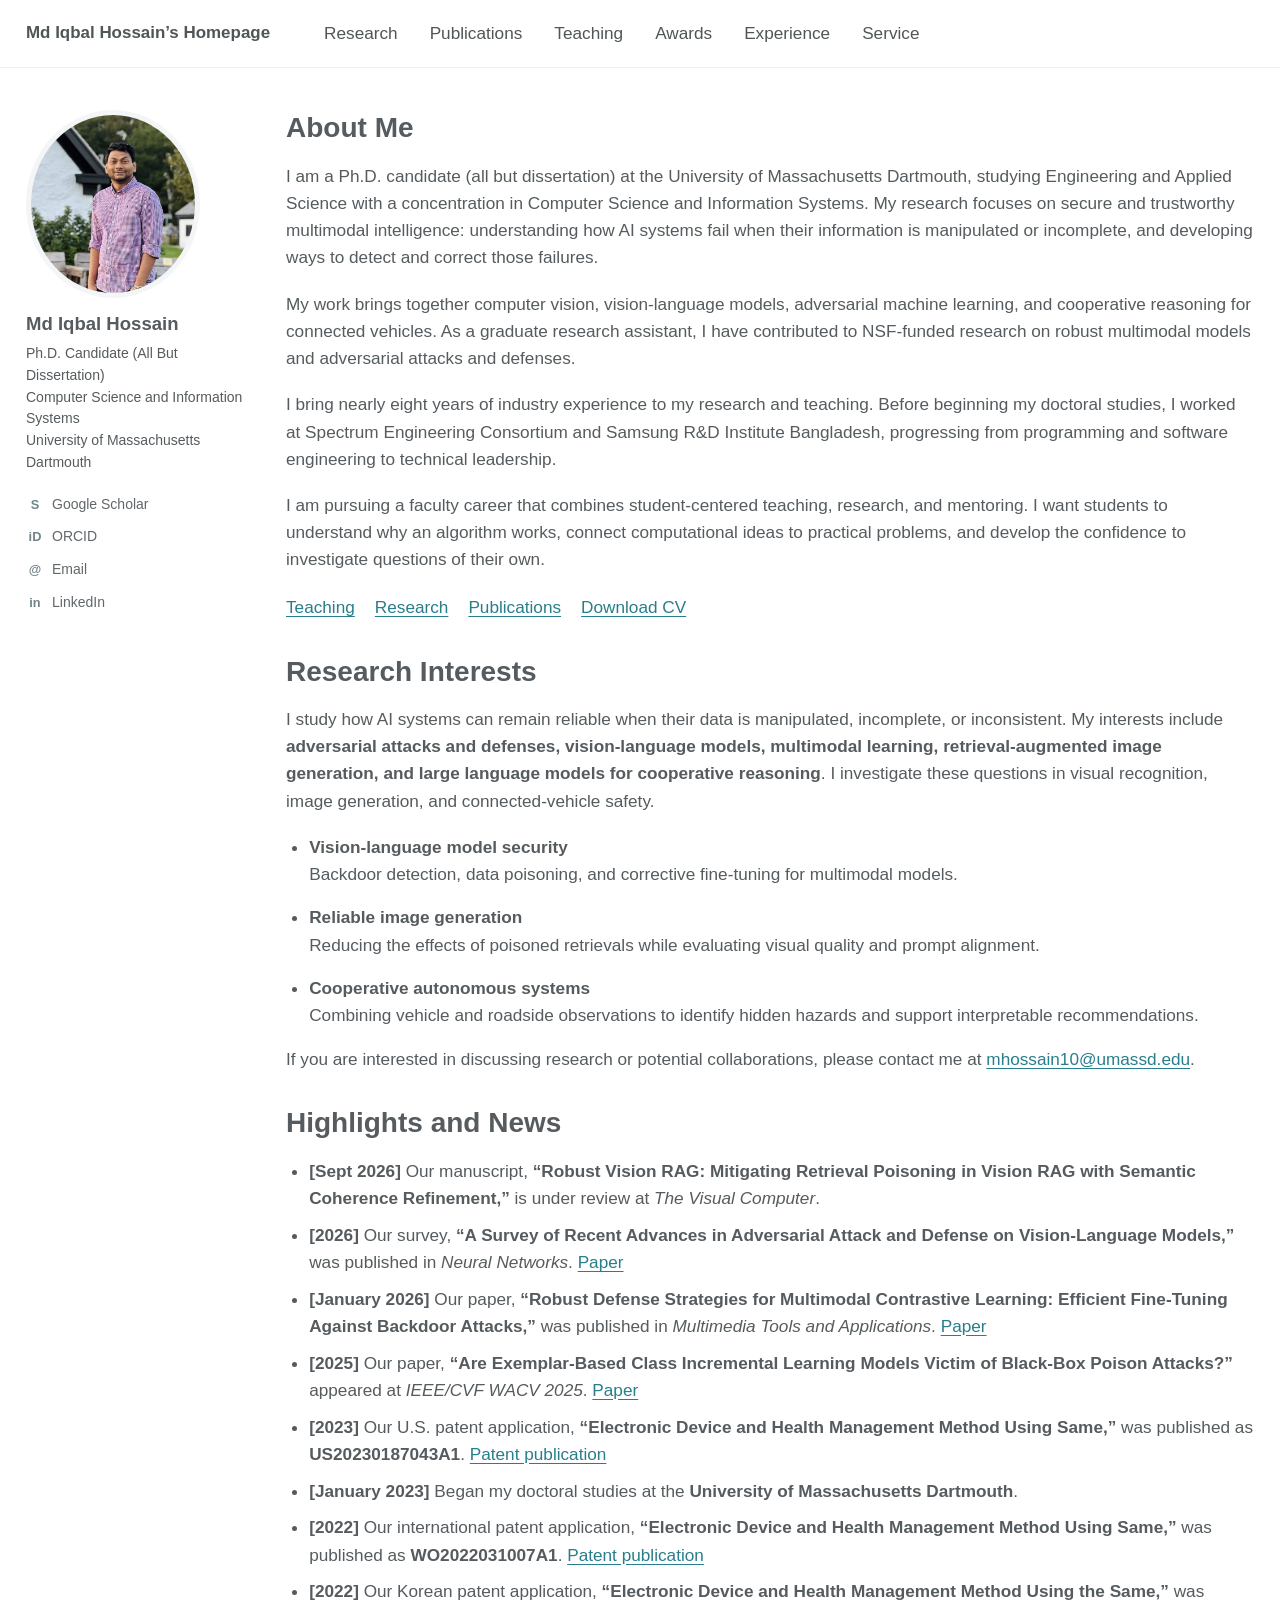
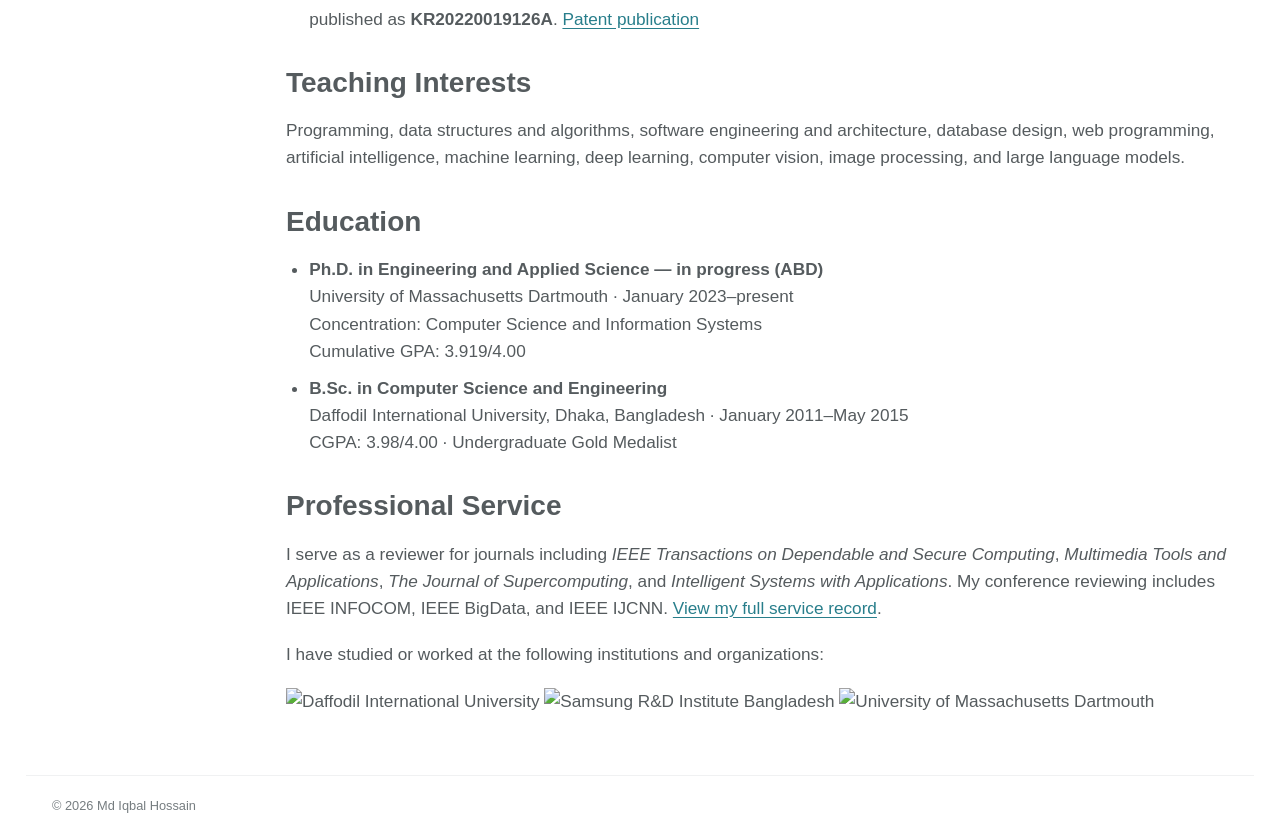
==== commit dd919ccb: "Update index.html" ====
--- a/index.html
+++ b/index.html
@@ -71,4 +71,27 @@
 <h2>Teaching Interests</h2><p>Programming, data structures and algorithms, software engineering and architecture, database design, web programming, artificial intelligence, machine learning, deep learning, computer vision, image processing, and large language models.</p>
 <h2>Education</h2><ul class="plain-list"><li><strong>Ph.D. in Engineering and Applied Science — in progress (ABD)</strong><br>University of Massachusetts Dartmouth · January 2023–present<br>Concentration: Computer Science and Information Systems<br>Cumulative GPA: 3.919/4.00</li><li><strong>B.Sc. in Computer Science and Engineering</strong><br>Daffodil International University, Dhaka, Bangladesh · January 2011–May 2015<br>CGPA: 3.98/4.00 · Undergraduate Gold Medalist</li></ul><h2>Professional Service</h2>
 <p>I serve as a reviewer for journals including <em>IEEE Transactions on Dependable and Secure Computing</em>, <em>Multimedia Tools and Applications</em>, <em>The Journal of Supercomputing</em>, and <em>Intelligent Systems with Applications</em>. My conference reviewing includes IEEE INFOCOM, IEEE BigData, and IEEE IJCNN. <a href="service.html">View my full service record</a>.</p>
+
+<section class="affiliations" aria-label="Academic and professional affiliations">
+  <p>
+    I have studied or worked at the following institutions and organizations:
+  </p>
+
+  <div class="affiliation-logos">
+    <img
+      src="assets/daffodil-logo.png"
+      alt="Daffodil International University"
+    >
+
+    <img
+      src="assets/samsung-logo.png"
+      alt="Samsung R&D Institute Bangladesh"
+    >
+
+    <img
+      src="assets/umass-dartmouth-logo.png"
+      alt="University of Massachusetts Dartmouth"
+    >
+  </div>
+</section>
 </main></div><footer class="footer">© 2026 <span data-profile="name">Md Iqbal Hossain</span></footer></body></html>
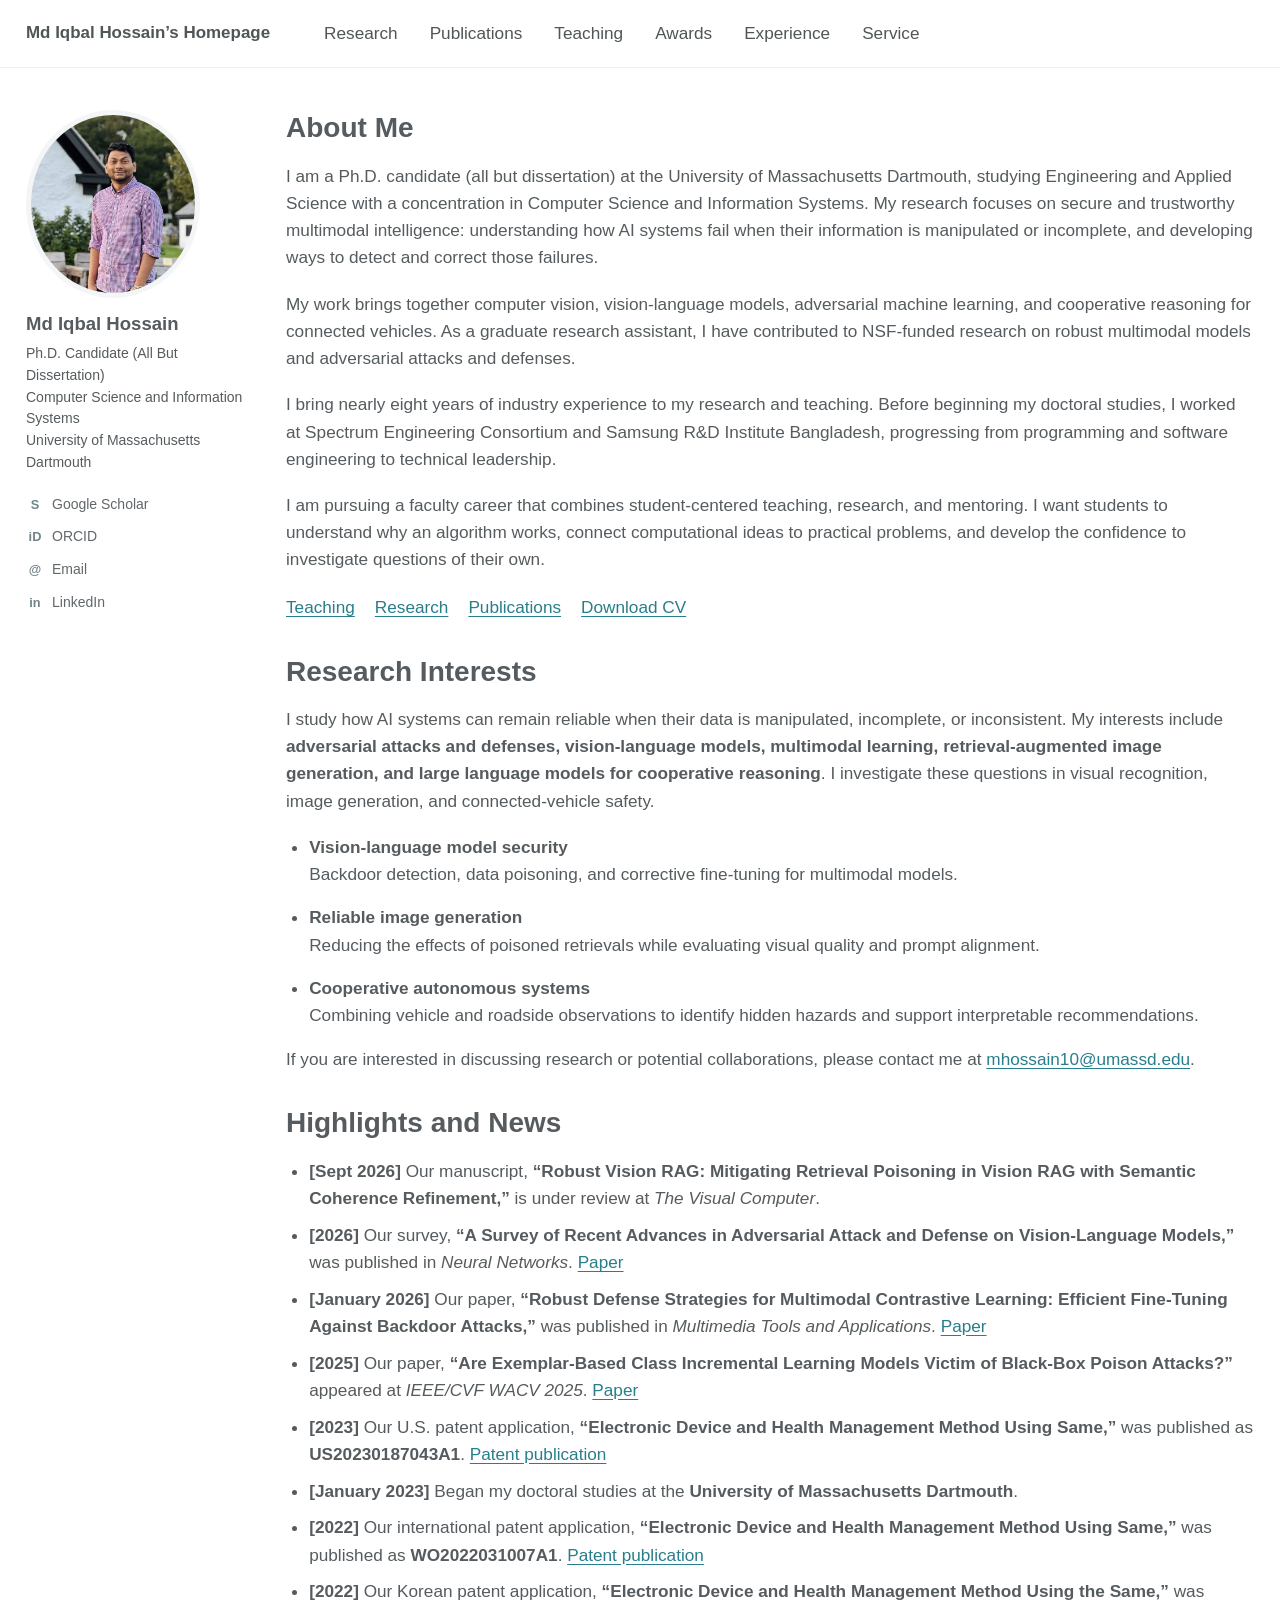
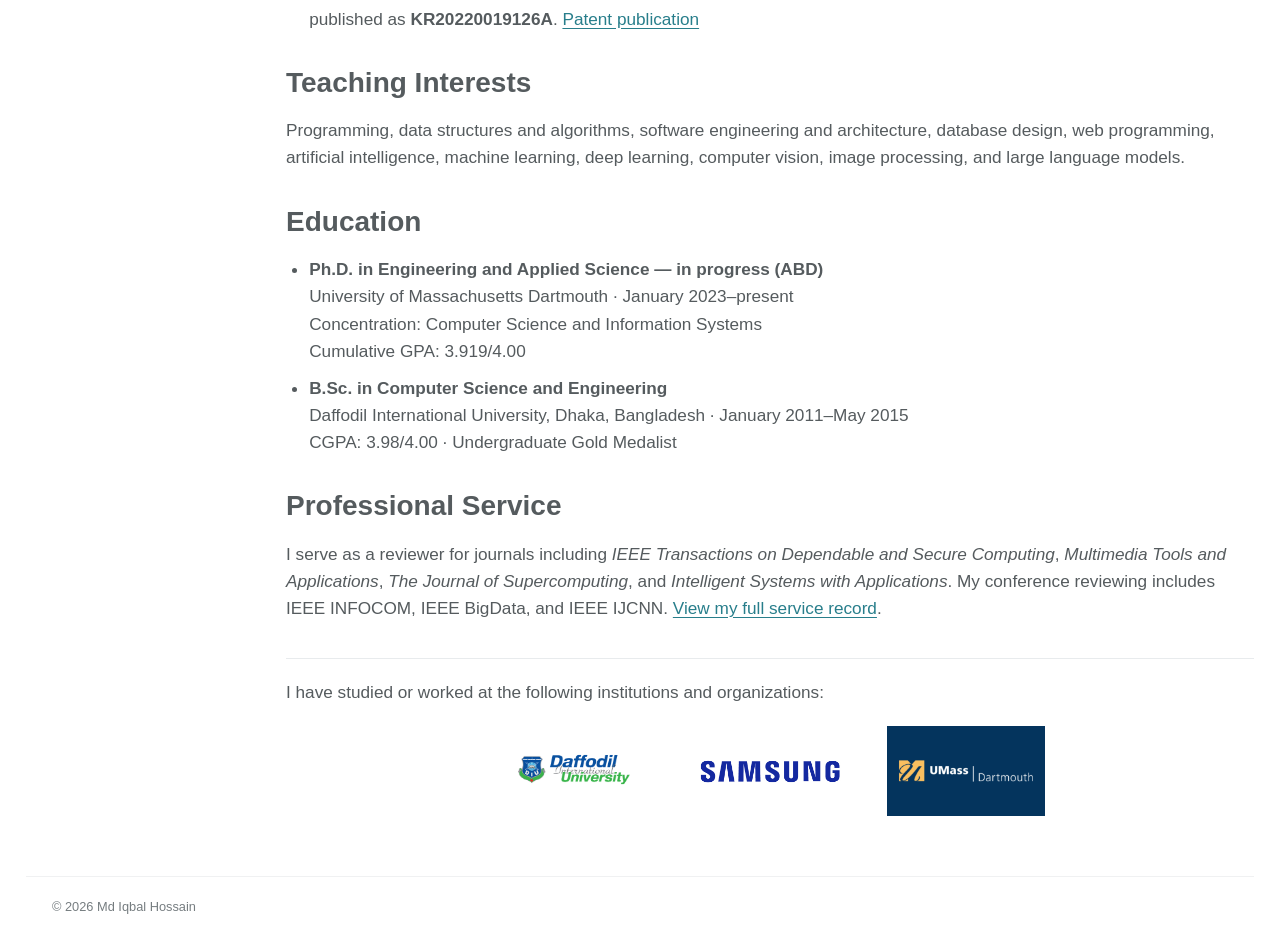
==== commit 3528924a: "Update index.html" ====
--- a/index.html
+++ b/index.html
@@ -79,17 +79,17 @@
 
   <div class="affiliation-logos">
     <img
-      src="assets/daffodil-logo.png"
+      src="diu_logo.png"
       alt="Daffodil International University"
     >
 
     <img
-      src="assets/samsung-logo.png"
+      src="samsung_logo.jpg"
       alt="Samsung R&D Institute Bangladesh"
     >
 
     <img
-      src="assets/umass-dartmouth-logo.png"
+      src="umassd_logo.png"
       alt="University of Massachusetts Dartmouth"
     >
   </div>
--- a/styles.css
+++ b/styles.css
@@ -1 +1,569 @@
-*{box-sizing:border-box}html{font-size:16px;scroll-behavior:smooth}body{margin:0;background:#fff;color:#555b5e;font-family:Arial,Helvetica,sans-serif;font-size:1.075rem;line-height:1.58}a{color:#287e8b;text-decoration:underline;text-underline-offset:3px}a:hover{color:#164e58}a:focus-visible,button:focus-visible{outline:3px solid #287e8b;outline-offset:5px}strong{font-weight:700}p{margin:0 0 1.2rem}h1,h2,h3{line-height:1.25;color:#555b5e}h1,h2{font-size:1.75rem;margin:0 0 1.1rem;font-weight:700}h2{margin-top:2rem}h3{font-size:1.15rem;margin:1.5rem 0 .6rem}.masthead{border-bottom:1px solid #f0f1f2;background:#fff}.nav-inner{max-width:1280px;padding:0 26px;margin:auto;min-height:65px;display:flex;align-items:center;gap:54px}.brand{font-size:1.06rem;font-weight:700;white-space:nowrap}.nav-inner a{color:#505558;text-decoration:none}.nav-links{display:flex;align-items:center;gap:32px;padding:0;margin:0;list-style:none;font-size:1.075rem}.nav-links a{display:block;padding:20px 0 17px;border-bottom:3px solid transparent}.nav-links a:hover,.nav-links a[aria-current=page]{color:#287e8b;border-bottom-color:#287e8b}.menu-toggle{display:none;border:1px solid #ccc;background:#fff;border-radius:3px;padding:6px 12px;color:#505558;font:inherit;cursor:pointer}.layout{max-width:1280px;margin:0 auto;padding:42px 26px 60px;display:grid;grid-template-columns:220px minmax(0,1fr);gap:40px;min-height:calc(100vh - 135px)}.profile{font-size:.875rem;line-height:1.55;align-self:start}.avatar{width:174px;height:188px;border:5px solid #f4f5f6;border-radius:50%;display:flex;align-items:center;justify-content:center;overflow:hidden;background:#f3f6f7;color:#47727a;font-size:3rem;font-weight:500;letter-spacing:1px;margin-bottom:14px}.avatar img{width:100%;height:100%;object-fit:cover}.profile h2{font-size:1.16rem;margin:0 0 8px}.profile p{margin:0 0 20px}.profile-links{padding:0;list-style:none;margin:20px 0 0}.profile-links li{margin:0 0 11px}.profile-links a{color:#61676a;text-decoration:none;display:inline-flex;gap:8px;align-items:center}.profile-links a:hover{color:#287e8b;text-decoration:underline}.link-symbol{display:inline-block;color:#71858a;width:18px;text-align:center;font-size:.8rem;font-weight:700}.content{min-width:0;padding-top:0}.content>:first-child{margin-top:0}.publications{margin:0 0 1.4rem;padding-left:2.25rem}.publications li{padding-left:3px;margin:0 0 18px}.publication-title{font-weight:400}.paper-links{white-space:nowrap}.venue{font-style:normal}.plain-list{padding-left:1.45rem}.plain-list li{margin-bottom:.6rem}.subtle{color:#72787a;font-size:.925rem}.course-table{width:100%;border-collapse:collapse;font-size:1rem;margin:1rem 0 1.6rem}.course-table th{text-align:left;font-weight:700;border-bottom:2px solid #dde3e5;padding:10px 12px 10px 0}.course-table td{border-bottom:1px solid #e8ebed;padding:12px 12px 12px 0;vertical-align:top}.course-table td:first-child{width:53%}.position{margin-bottom:1.7rem}.position h3{margin-bottom:.35rem}.position p{margin-bottom:.5rem}.footer{border-top:1px solid #f0f1f2;padding:20px 26px;color:#767d80;font-size:.8rem;max-width:1228px;margin:auto}.skip-link{position:absolute;left:-10000px;top:10px;background:white;padding:10px;z-index:10}.skip-link:focus{left:12px}.intro-links{margin:1.3rem 0 1.8rem}.intro-links a{margin-right:20px}.research-list li{margin-bottom:1rem}.research-list strong{display:block}.cv-link[hidden]{display:none}.note{border-left:3px solid #dae6e8;padding-left:16px}.sr-only{position:absolute;width:1px;height:1px;padding:0;overflow:hidden;clip:rect(0,0,0,0);white-space:nowrap;border:0}@media(min-width:1400px){.nav-inner,.layout{max-width:1320px}}@media(max-width:1050px){.nav-inner{gap:28px}.nav-links{gap:20px}.brand{white-space:normal}.layout{grid-template-columns:200px minmax(0,1fr);gap:30px}}@media(max-width:800px){.nav-inner{flex-wrap:wrap;justify-content:space-between;gap:0;padding:14px 22px}.brand{font-size:1rem}.js .menu-toggle{display:block}.nav-links{width:100%;flex-wrap:wrap;gap:0 24px;margin-top:8px}.js .nav-links:not(.is-open){display:none}.nav-links a{padding:10px 0 7px}.layout{display:block;padding:28px 22px 44px}.profile{display:grid;grid-template-columns:100px minmax(0,1fr);column-gap:20px;margin-bottom:34px;border-bottom:1px solid #e8ebed;padding-bottom:23px}.avatar{width:100px;height:108px;font-size:2rem;grid-row:1/3;margin-bottom:0}.profile h2{font-size:1.1rem;margin-top:4px}.profile p{margin-bottom:0}.profile-links{grid-column:1/-1;display:flex;flex-wrap:wrap;gap:8px 20px;margin:15px 0 0}.profile-links li{margin:0}.content h1,.content h2{font-size:1.5rem}.footer{margin:0 22px;padding:18px 0}.course-table{font-size:.9rem}.publications{padding-left:1.6rem}}@media(prefers-reduced-motion:reduce){html{scroll-behavior:auto}}@media print{.masthead,.menu-toggle,.skip-link,.footer{display:none}.layout{display:block;padding:0}.profile{margin-bottom:2rem}.avatar,.profile-links{display:none}a{color:inherit}.content{font-size:11pt}h2{break-after:avoid}li{break-inside:avoid}}
+/* Base styles */
+* {
+  box-sizing: border-box;
+}
+
+html {
+  font-size: 16px;
+  scroll-behavior: smooth;
+}
+
+body {
+  margin: 0;
+  background: #fff;
+  color: #555b5e;
+  font-family: Arial, Helvetica, sans-serif;
+  font-size: 1.075rem;
+  line-height: 1.58;
+}
+
+a {
+  color: #287e8b;
+  text-decoration: underline;
+  text-underline-offset: 3px;
+}
+
+a:hover {
+  color: #164e58;
+}
+
+a:focus-visible,
+button:focus-visible {
+  outline: 3px solid #287e8b;
+  outline-offset: 5px;
+}
+
+strong {
+  font-weight: 700;
+}
+
+p {
+  margin: 0 0 1.2rem;
+}
+
+h1,
+h2,
+h3 {
+  line-height: 1.25;
+  color: #555b5e;
+}
+
+h1,
+h2 {
+  font-size: 1.75rem;
+  margin: 0 0 1.1rem;
+  font-weight: 700;
+}
+
+h2 {
+  margin-top: 2rem;
+}
+
+h3 {
+  font-size: 1.15rem;
+  margin: 1.5rem 0 0.6rem;
+}
+
+/* Navigation */
+.masthead {
+  border-bottom: 1px solid #f0f1f2;
+  background: #fff;
+}
+
+.nav-inner {
+  max-width: 1280px;
+  padding: 0 26px;
+  margin: auto;
+  min-height: 65px;
+  display: flex;
+  align-items: center;
+  gap: 54px;
+}
+
+.brand {
+  font-size: 1.06rem;
+  font-weight: 700;
+  white-space: nowrap;
+}
+
+.nav-inner a {
+  color: #505558;
+  text-decoration: none;
+}
+
+.nav-links {
+  display: flex;
+  align-items: center;
+  gap: 32px;
+  padding: 0;
+  margin: 0;
+  list-style: none;
+  font-size: 1.075rem;
+}
+
+.nav-links a {
+  display: block;
+  padding: 20px 0 17px;
+  border-bottom: 3px solid transparent;
+}
+
+.nav-links a:hover,
+.nav-links a[aria-current="page"] {
+  color: #287e8b;
+  border-bottom-color: #287e8b;
+}
+
+.menu-toggle {
+  display: none;
+  border: 1px solid #ccc;
+  background: #fff;
+  border-radius: 3px;
+  padding: 6px 12px;
+  color: #505558;
+  font: inherit;
+  cursor: pointer;
+}
+
+/* Main layout */
+.layout {
+  max-width: 1280px;
+  margin: 0 auto;
+  padding: 42px 26px 60px;
+  display: grid;
+  grid-template-columns: 220px minmax(0, 1fr);
+  gap: 40px;
+  min-height: calc(100vh - 135px);
+}
+
+.content {
+  min-width: 0;
+  padding-top: 0;
+}
+
+.content > :first-child {
+  margin-top: 0;
+}
+
+/* Profile sidebar */
+.profile {
+  font-size: 0.875rem;
+  line-height: 1.55;
+  align-self: start;
+}
+
+.avatar {
+  width: 174px;
+  height: 188px;
+  border: 5px solid #f4f5f6;
+  border-radius: 50%;
+  display: flex;
+  align-items: center;
+  justify-content: center;
+  overflow: hidden;
+  background: #f3f6f7;
+  color: #47727a;
+  font-size: 3rem;
+  font-weight: 500;
+  letter-spacing: 1px;
+  margin-bottom: 14px;
+}
+
+.avatar img {
+  width: 100%;
+  height: 100%;
+  object-fit: cover;
+}
+
+.profile h2 {
+  font-size: 1.16rem;
+  margin: 0 0 8px;
+}
+
+.profile p {
+  margin: 0 0 20px;
+}
+
+.profile-links {
+  padding: 0;
+  list-style: none;
+  margin: 20px 0 0;
+}
+
+.profile-links li {
+  margin: 0 0 11px;
+}
+
+.profile-links a {
+  color: #61676a;
+  text-decoration: none;
+  display: inline-flex;
+  gap: 8px;
+  align-items: center;
+}
+
+.profile-links a:hover {
+  color: #287e8b;
+  text-decoration: underline;
+}
+
+.link-symbol {
+  display: inline-block;
+  color: #71858a;
+  width: 18px;
+  text-align: center;
+  font-size: 0.8rem;
+  font-weight: 700;
+}
+
+/* Publications and lists */
+.publications {
+  margin: 0 0 1.4rem;
+  padding-left: 2.25rem;
+}
+
+.publications li {
+  padding-left: 3px;
+  margin: 0 0 18px;
+}
+
+.publication-title {
+  font-weight: 400;
+}
+
+.paper-links {
+  white-space: nowrap;
+}
+
+.venue {
+  font-style: normal;
+}
+
+.plain-list {
+  padding-left: 1.45rem;
+}
+
+.plain-list li {
+  margin-bottom: 0.6rem;
+}
+
+.subtle {
+  color: #72787a;
+  font-size: 0.925rem;
+}
+
+.research-list li {
+  margin-bottom: 1rem;
+}
+
+.research-list strong {
+  display: block;
+}
+
+/* Teaching table */
+.course-table {
+  width: 100%;
+  border-collapse: collapse;
+  font-size: 1rem;
+  margin: 1rem 0 1.6rem;
+}
+
+.course-table th {
+  text-align: left;
+  font-weight: 700;
+  border-bottom: 2px solid #dde3e5;
+  padding: 10px 12px 10px 0;
+}
+
+.course-table td {
+  border-bottom: 1px solid #e8ebed;
+  padding: 12px 12px 12px 0;
+  vertical-align: top;
+}
+
+.course-table td:first-child {
+  width: 53%;
+}
+
+/* Experience */
+.position {
+  margin-bottom: 1.7rem;
+}
+
+.position h3 {
+  margin-bottom: 0.35rem;
+}
+
+.position p {
+  margin-bottom: 0.5rem;
+}
+
+/* Intro links and notes */
+.intro-links {
+  margin: 1.3rem 0 1.8rem;
+}
+
+.intro-links a {
+  margin-right: 20px;
+}
+
+.cv-link[hidden] {
+  display: none;
+}
+
+.note {
+  border-left: 3px solid #dae6e8;
+  padding-left: 16px;
+}
+
+/* Institution and company logos */
+.affiliations {
+  margin-top: 36px;
+  padding-top: 20px;
+  border-top: 1px solid #e8ebed;
+}
+
+.affiliations p {
+  margin-bottom: 20px;
+}
+
+.affiliation-logos {
+  display: flex;
+  justify-content: center;
+  align-items: center;
+  flex-wrap: wrap;
+  gap: 24px 36px;
+}
+
+.affiliation-logos img {
+  display: block;
+  width: 160px;
+  max-width: 100%;
+  height: 90px;
+  object-fit: contain;
+}
+
+/* Footer */
+.footer {
+  border-top: 1px solid #f0f1f2;
+  padding: 20px 26px;
+  color: #767d80;
+  font-size: 0.8rem;
+  max-width: 1228px;
+  margin: auto;
+}
+
+/* Accessibility */
+.skip-link {
+  position: absolute;
+  left: -10000px;
+  top: 10px;
+  background: white;
+  padding: 10px;
+  z-index: 10;
+}
+
+.skip-link:focus {
+  left: 12px;
+}
+
+.sr-only {
+  position: absolute;
+  width: 1px;
+  height: 1px;
+  padding: 0;
+  overflow: hidden;
+  clip: rect(0, 0, 0, 0);
+  white-space: nowrap;
+  border: 0;
+}
+
+/* Large screens */
+@media (min-width: 1400px) {
+  .nav-inner,
+  .layout {
+    max-width: 1320px;
+  }
+}
+
+/* Smaller desktop screens */
+@media (max-width: 1050px) {
+  .nav-inner {
+    gap: 28px;
+  }
+
+  .nav-links {
+    gap: 20px;
+  }
+
+  .brand {
+    white-space: normal;
+  }
+
+  .layout {
+    grid-template-columns: 200px minmax(0, 1fr);
+    gap: 30px;
+  }
+}
+
+/* Tablets and phones */
+@media (max-width: 800px) {
+  .nav-inner {
+    flex-wrap: wrap;
+    justify-content: space-between;
+    gap: 0;
+    padding: 14px 22px;
+  }
+
+  .brand {
+    font-size: 1rem;
+  }
+
+  .js .menu-toggle {
+    display: block;
+  }
+
+  .nav-links {
+    width: 100%;
+    flex-wrap: wrap;
+    gap: 0 24px;
+    margin-top: 8px;
+  }
+
+  .js .nav-links:not(.is-open) {
+    display: none;
+  }
+
+  .nav-links a {
+    padding: 10px 0 7px;
+  }
+
+  .layout {
+    display: block;
+    padding: 28px 22px 44px;
+  }
+
+  .profile {
+    display: grid;
+    grid-template-columns: 100px minmax(0, 1fr);
+    column-gap: 20px;
+    margin-bottom: 34px;
+    border-bottom: 1px solid #e8ebed;
+    padding-bottom: 23px;
+  }
+
+  .avatar {
+    width: 100px;
+    height: 108px;
+    font-size: 2rem;
+    grid-row: 1 / 3;
+    margin-bottom: 0;
+  }
+
+  .profile h2 {
+    font-size: 1.1rem;
+    margin-top: 4px;
+  }
+
+  .profile p {
+    margin-bottom: 0;
+  }
+
+  .profile-links {
+    grid-column: 1 / -1;
+    display: flex;
+    flex-wrap: wrap;
+    gap: 8px 20px;
+    margin: 15px 0 0;
+  }
+
+  .profile-links li {
+    margin: 0;
+  }
+
+  .content h1,
+  .content h2 {
+    font-size: 1.5rem;
+  }
+
+  .footer {
+    margin: 0 22px;
+    padding: 18px 0;
+  }
+
+  .course-table {
+    font-size: 0.9rem;
+  }
+
+  .publications {
+    padding-left: 1.6rem;
+  }
+
+  .affiliation-logos {
+    gap: 20px 24px;
+  }
+
+  .affiliation-logos img {
+    width: 135px;
+    height: 80px;
+  }
+}
+
+/* Small phones */
+@media (max-width: 480px) {
+  .affiliation-logos {
+    gap: 16px;
+  }
+
+  .affiliation-logos img {
+    width: 110px;
+    height: 70px;
+  }
+}
+
+/* Reduced motion */
+@media (prefers-reduced-motion: reduce) {
+  html {
+    scroll-behavior: auto;
+  }
+}
+
+/* Printing */
+@media print {
+  .masthead,
+  .menu-toggle,
+  .skip-link,
+  .footer {
+    display: none;
+  }
+
+  .layout {
+    display: block;
+    padding: 0;
+  }
+
+  .profile {
+    margin-bottom: 2rem;
+  }
+
+  .avatar,
+  .profile-links {
+    display: none;
+  }
+
+  a {
+    color: inherit;
+  }
+
+  .content {
+    font-size: 11pt;
+  }
+
+  h2 {
+    break-after: avoid;
+  }
+
+  li,
+  .affiliations {
+    break-inside: avoid;
+  }
+}
